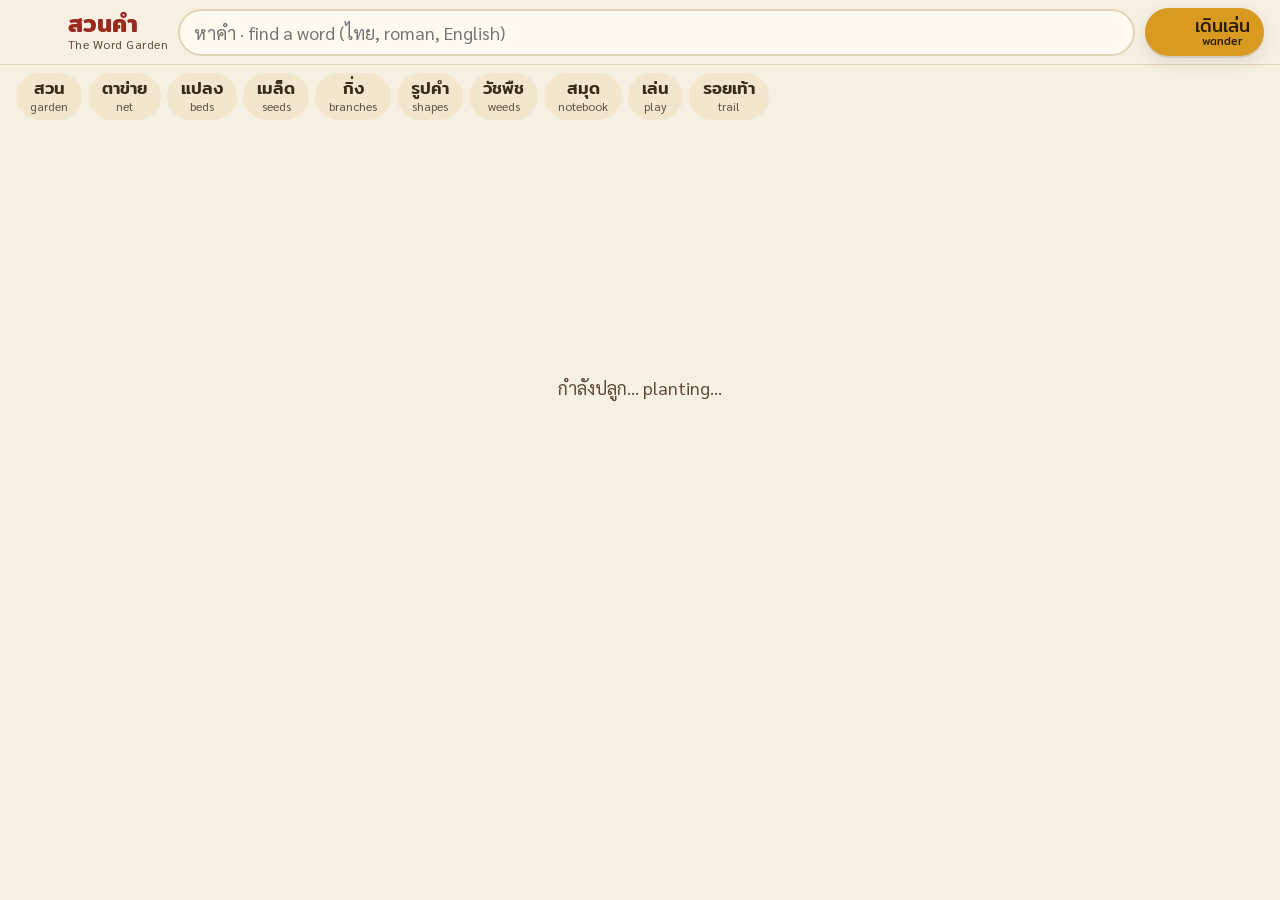
==== docs/index.html @ 61e5a4b4 "สวนคำ · The Word Garden" ====
<!doctype html>
<html lang="th" translate="no" class="notranslate">
<head>
<meta charset="utf-8">
<meta name="viewport" content="width=device-width, initial-scale=1, viewport-fit=cover">
<meta name="google" content="notranslate">
<meta name="robots" content="notranslate">
<title>สวนคำ · The Word Garden</title>
<meta name="description" content="180 Thai words grown as fractal trees: every sense a branch, every compound a leaf, every lookalike a weed. Wander from word to word.">
<meta property="og:title" content="สวนคำ · The Word Garden">
<meta property="og:description" content="180 Thai words grown as fractal trees. One leaf, one word.">
<meta property="og:image" content="https://nanobotco.github.io/suan-kham/card.png">
<meta property="og:url" content="https://nanobotco.github.io/suan-kham/">
<meta property="og:type" content="website">
<meta name="twitter:card" content="summary_large_image">
<link rel="canonical" href="https://nanobotco.github.io/suan-kham/">
<meta name="theme-color" content="#f6f0e2">
<link rel="icon" href="icon.svg">
<link rel="preconnect" href="https://fonts.googleapis.com">
<link rel="preconnect" href="https://fonts.gstatic.com" crossorigin>
<link href="https://fonts.googleapis.com/css2?family=Mitr:wght@400;500;600&family=Sarabun:ital,wght@0,400;0,600;0,700;1,400&display=swap" rel="stylesheet">
<script>if(/[.]translate[.]goog$/.test(location.hostname))location.replace("https://"+location.hostname.slice(0,-15).replace(/--/g,"~").replace(/-/g,".").replace(/~/g,"-")+location.pathname+location.search.replace(/([?&])_x_tr_[^&]*/g,"$1").replace(/[?&]+$/,"").replace(/[?]&+/,"?")+location.hash)</script>
<link href="https://fonts.googleapis.com/css2?family=Noto+Sans+Lao&family=Noto+Sans+Tai+Tham&family=Noto+Sans+Tai+Viet&family=Noto+Sans+New+Tai+Lue&family=Noto+Sans+Myanmar&family=Noto+Sans+Tai+Le&family=Noto+Sans+Ahom&family=Noto+Sans+Devanagari&family=Noto+Sans+Khmer&display=swap" rel="stylesheet">
<link rel="stylesheet" href="app.css">
</head>
<body>
<header class="top">
  <a class="brand" href="#/"><canvas class="brand-pic" width="44" height="44" data-mark="x:garden"></canvas><span><b>สวนคำ</b><small>The Word Garden</small></span></a>
  <form class="find" role="search" onsubmit="return false"><input id="q" type="search" autocomplete="off" placeholder="หาคำ · find a word (ไทย, roman, English)" aria-label="find a word"><div id="hits" class="hits" hidden></div></form>
  <button id="wander" class="wander" title="เดินเล่น · wander"><canvas width="40" height="40" data-mark="x:wander"></canvas><span>เดินเล่น<small>wander</small></span></button>
</header>
<nav class="tabs" id="tabs">
  <a href="#/" data-t="home">สวน<small>garden</small></a>
  <a href="#/net" data-t="net">ตาข่าย<small>net</small></a>
  <a href="#/beds" data-t="beds">แปลง<small>beds</small></a>
  <a href="#/seeds" data-t="seeds">เมล็ด<small>seeds</small></a>
  <a href="#/grafts" data-t="grafts">กิ่ง<small>branches</small></a>
  <a href="#/shapes" data-t="shapes">รูปคำ<small>shapes</small></a>
  <a href="#/weeds" data-t="weeds">วัชพืช<small>weeds</small></a>
  <a href="#/notes" data-t="notes">สมุด<small>notebook</small></a>
  <a href="#/play" data-t="play">เล่น<small>play</small></a>
  <a href="#/trail" data-t="trail">รอยเท้า<small>trail</small></a>
</nav>
<main id="main" tabindex="-1"><div class="loading"><canvas width="160" height="160" data-mark="x:garden"></canvas><p>กำลังปลูก… planting…</p></div></main>
<footer class="foot" id="foot"></footer>
<script src="skyline.js"></script>
<script src="doodler.js"></script>
<script src="doodler-kham-heads.js"></script>
<script src="doodler-kham-marks.js"></script>
<script src="tree.js"></script>
<script src="app.js"></script>
</body>
</html>
---- docs/app.css ----
:root {
  --paper: #f6f0e2; --card: #fffaf0; --ink: #23180f; --soft: #5e4a38; --line: #e2d4b8;
  --red: #9a2a1f; --gold: #d99a22; --green: #2f7a46; --indigo: #24507a; --plum: #7a3a6e; --rose: #b04870;
  --bark: #6b4426; --leaf: #4f9a4a; --chip: #f2e6cc; --chip-ink: #3a2a18; --shadow: 0 2px 0 rgba(60,40,20,.12), 0 6px 18px rgba(60,40,20,.1);
  --th: "Mitr", "Sarabun", system-ui, sans-serif; --body: "Sarabun", system-ui, sans-serif;
}
@media (prefers-color-scheme: dark) { :root:not([data-theme="light"]) {
  --paper: #1a1612; --card: #26201a; --ink: #f4ead6; --soft: #c9b79a; --line: #3d3328; --chip: #3a3026; --chip-ink: #f4ead6;
  --red: #e8735f; --gold: #f0b84a; --green: #6cc283; --indigo: #7fb0e0; --plum: #d08ac4; --rose: #e888aa; --bark: #c08a5a; --leaf: #7cc06a;
  --shadow: 0 2px 0 rgba(0,0,0,.3), 0 6px 18px rgba(0,0,0,.35); color-scheme: dark;
} }
:root[data-theme="dark"] {
  --paper: #1a1612; --card: #26201a; --ink: #f4ead6; --soft: #c9b79a; --line: #3d3328; --chip: #3a3026; --chip-ink: #f4ead6;
  --red: #e8735f; --gold: #f0b84a; --green: #6cc283; --indigo: #7fb0e0; --plum: #d08ac4; --rose: #e888aa; --bark: #c08a5a; --leaf: #7cc06a;
  --shadow: 0 2px 0 rgba(0,0,0,.3), 0 6px 18px rgba(0,0,0,.35); color-scheme: dark;
}
* { box-sizing: border-box; }
html { -webkit-text-size-adjust: 100%; }
body { margin: 0; background: var(--paper); color: var(--ink); font: 18px/1.55 var(--body); overflow-x: hidden; }
a { color: inherit; }
button { font: inherit; color: inherit; }
canvas { display: block; }
small { font-size: .72em; }

/* top */
.top { position: sticky; top: env(safe-area-inset-top, 0px); z-index: 20; display: flex; gap: 10px; align-items: center; padding: 8px 16px; background: color-mix(in srgb, var(--paper) 92%, transparent); backdrop-filter: blur(8px); border-bottom: 1px solid var(--line); }
.brand { display: flex; align-items: center; gap: 8px; text-decoration: none; flex: none; }
.brand b { font: 600 24px/1 var(--th); color: var(--red); display: block; }
.brand small { display: block; color: var(--soft); font-size: 12px; letter-spacing: .04em; }
.brand-pic { width: 44px; height: 44px; }
.find { position: relative; flex: 1; min-width: 0; }
.find input { width: 100%; font: 18px var(--body); padding: 10px 14px; border-radius: 999px; border: 2px solid var(--line); background: var(--card); color: var(--ink); }
.find input:focus { outline: none; border-color: var(--gold); }
.hits { position: absolute; left: 0; right: 0; top: 52px; background: var(--card); border-radius: 16px; box-shadow: var(--shadow); max-height: 70vh; overflow: auto; padding: 6px; }
.hits a { display: flex; gap: 10px; align-items: baseline; padding: 8px 10px; border-radius: 10px; text-decoration: none; }
.hits a:hover, .hits a.on { background: var(--chip); }
.hits .t { font: 500 22px var(--th); }
.hits .r { color: var(--soft); font-size: 15px; }
.hits .e { font-size: 15px; margin-left: auto; text-align: right; }
.wander { display: flex; align-items: center; gap: 4px; border: 0; background: var(--gold); color: #2a1a08; border-radius: 999px; padding: 4px 14px 4px 6px; cursor: pointer; flex: none; box-shadow: var(--shadow); font-family: var(--th); line-height: 1.05; }
.wander canvas { width: 40px; height: 40px; }
.wander small { display: block; font-size: 11px; }
.tabs { display: flex; gap: 6px; overflow-x: auto; padding: 8px 16px; scrollbar-width: none; }
.tabs::-webkit-scrollbar { display: none; }
.tabs a { flex: none; text-decoration: none; padding: 6px 14px; border-radius: 999px; background: var(--chip); color: var(--chip-ink); font: 500 17px/1.1 var(--th); text-align: center; }
.tabs a small { display: block; font: 12px var(--body); opacity: .8; }
.tabs a.on { background: var(--red); color: #fff8ec; }

main { max-width: 1100px; margin: 0 auto; padding: 8px 16px 40px; outline: none; }
.loading { text-align: center; padding: 60px 0; color: var(--soft); }
.loading canvas { margin: 0 auto; width: 160px; height: 160px; }

/* shared pieces */
h1, h2, h3 { font-family: var(--th); font-weight: 500; line-height: 1.2; margin: 0; }
h2 { font-size: 26px; margin: 28px 0 10px; display: flex; align-items: center; gap: 10px; }
h2 small { color: var(--soft); font: 16px var(--body); }
h2 canvas { width: 44px; height: 44px; flex: none; }
.card { background: var(--card); border-radius: 18px; box-shadow: var(--shadow); padding: 16px; }
.chips { display: flex; flex-wrap: wrap; gap: 8px; }
.chip { display: inline-flex; flex-direction: column; text-decoration: none; background: var(--chip); color: var(--chip-ink); border-radius: 14px; padding: 6px 12px; line-height: 1.2; cursor: pointer; border: 0; text-align: left; }
.chip b { font: 500 21px var(--th); }
.chip i { font-style: normal; font-size: 13px; opacity: .75; }
.chip span { font-size: 14px; }
.chip:hover { outline: 2px solid var(--gold); }
.chip.sm b { font-size: 18px; }
.pill { display: inline-flex; align-items: center; gap: 6px; text-decoration: none; background: var(--chip); color: var(--chip-ink); border-radius: 999px; padding: 4px 12px 4px 4px; font-size: 15px; }
.pill canvas { width: 30px; height: 30px; }
.muted { color: var(--soft); }
.grid { display: grid; gap: 14px; grid-template-columns: repeat(auto-fill, minmax(230px, 1fr)); }
.tile { text-decoration: none; display: block; background: var(--card); border-radius: 18px; box-shadow: var(--shadow); overflow: hidden; }
.tile canvas { width: 100%; height: 150px; }
.tile .cap { padding: 8px 14px 12px; }
.tile .cap b { font: 500 24px var(--th); display: block; }
.tile .cap span { color: var(--soft); font-size: 15px; }
.num { font: 600 32px var(--th); color: var(--red); }
.stats { display: flex; flex-wrap: wrap; gap: 10px 22px; margin: 6px 0 4px; }
.stats div { line-height: 1.1; }
.stats small { display: block; color: var(--soft); font-size: 14px; }
.legend { display: flex; flex-wrap: wrap; gap: 6px 14px; font-size: 14px; color: var(--soft); }
.legend i { display: inline-block; width: 14px; height: 14px; border-radius: 50%; vertical-align: -2px; margin-right: 5px; }

/* home */
.hero-home { display: grid; gap: 16px; grid-template-columns: 1.3fr 1fr; align-items: stretch; margin-top: 6px; }
.hero-home .stage { position: relative; border-radius: 22px; overflow: hidden; box-shadow: var(--shadow); min-height: 340px; }
.hero-home .stage canvas { width: 100%; height: 100%; position: absolute; inset: 0; cursor: pointer; }
.hero-home .stage .tag { position: absolute; left: 14px; top: 12px; background: rgba(255,250,240,.92); color: #23180f; border-radius: 14px; padding: 6px 12px; font-size: 14px; }
.hero-home .stage .tag b { font: 600 26px var(--th); display: block; color: #9a2a1f; }
.intro h1 { font-size: 40px; color: var(--red); }
.intro h1 small { display: block; font: 600 20px var(--body); color: var(--ink); margin-top: 4px; }
.intro p { margin: 10px 0; }
.beds { display: grid; gap: 14px; grid-template-columns: repeat(auto-fill, minmax(320px, 1fr)); }
.bed { background: var(--card); border-radius: 20px; box-shadow: var(--shadow); overflow: hidden; }
.bed a { text-decoration: none; }
.bed header { display: flex; align-items: center; gap: 10px; padding: 10px 14px 0; text-decoration: none; }
.bed header canvas { width: 48px; height: 48px; }
.bed header b { font: 500 22px var(--th); display: block; }
.bed header span { color: var(--soft); font-size: 14px; }
.bed .plot { width: 100%; height: 150px; cursor: pointer; }

/* a head */
.word-top { display: grid; gap: 16px; grid-template-columns: 1.5fr 1fr; margin-top: 4px; align-items: start; }
.word-top .word-id { position: sticky; top: 130px; }
.tree-stage { position: relative; border-radius: 22px; overflow: hidden; box-shadow: var(--shadow); height: min(68vh, 620px); min-height: 380px; touch-action: manipulation; }
.tree-stage.roots { height: min(150vh, 1250px); min-height: 760px; }
.tree-stage canvas.tree { width: 100%; height: 100%; cursor: pointer; }
.tree-stage .badge { position: absolute; right: 12px; top: 12px; width: 120px; height: 120px; border-radius: 50%; background: rgba(255,250,240,.9); box-shadow: var(--shadow); }
.tree-stage .badge canvas { width: 120px; height: 120px; }
.tree-stage .peek { position: absolute; left: 12px; right: 12px; bottom: 12px; background: rgba(255,250,240,.96); color: #23180f; border-radius: 16px; padding: 10px 14px; box-shadow: var(--shadow); display: none; }
.tree-stage .peek.on { display: block; }
.tree-stage .peek b { font: 500 26px var(--th); }
.tree-stage .hint { position: absolute; left: 12px; top: 12px; background: rgba(255,250,240,.88); color: #4a3a28; border-radius: 999px; padding: 3px 12px; font-size: 14px; }
.word-id .th { font: 500 72px/1.05 var(--th); color: var(--red); margin: 0; word-break: break-word; }
.word-id .say { display: flex; flex-wrap: wrap; gap: 4px 14px; align-items: baseline; margin: 6px 0; }
.word-id .rtgs { font: 600 26px var(--body); }
.word-id .pb, .word-id .ipa { color: var(--soft); font-size: 17px; }
.word-id .en { font-size: 22px; margin: 8px 0; }
.speak { display: inline-flex; align-items: center; gap: 6px; border: 0; background: var(--chip); border-radius: 999px; padding: 4px 14px 4px 4px; cursor: pointer; font-size: 15px; }
.speak canvas { width: 34px; height: 34px; }
.rule { border-left: 6px solid var(--gold); }
.rule h3 { font-size: 18px; color: var(--soft); margin-bottom: 4px; }
.rule p { margin: 0; font-size: 19px; }
.senses { display: grid; gap: 14px; }
.sense { background: var(--card); border-radius: 18px; box-shadow: var(--shadow); padding: 14px 16px; border-left: 8px solid var(--c, var(--bark)); scroll-margin-top: 140px; transition: box-shadow .2s; }
.sense.lit { box-shadow: 0 0 0 4px var(--gold), var(--shadow); }
.sense .hd { display: flex; gap: 12px; align-items: flex-start; }
.sense .n { flex: none; width: 40px; height: 40px; border-radius: 50%; background: var(--c, var(--bark)); color: #fffaf0; display: grid; place-items: center; font: 600 20px var(--th); }
.sense .en { font: 600 21px var(--body); }
.sense .gth { font-size: 17px; color: var(--soft); }
.sense .grew { font-size: 15px; margin: 8px 0; padding: 6px 10px; border-radius: 10px; background: var(--chip); color: var(--chip-ink); }
.sense .grew a { font-weight: 700; }
.sense .chips { margin-top: 10px; }
.sense .path { font-size: 14px; color: var(--soft); }
.notes .note { border-left: 4px solid var(--line); padding: 4px 0 4px 14px; margin: 10px 0; font-size: 17px; }
.notes .note .d { font-size: 13px; color: var(--soft); }
.notes pre { white-space: pre-wrap; font: 15px/1.45 ui-monospace, Menlo, monospace; background: var(--chip); padding: 8px; border-radius: 8px; overflow-x: auto; }
.thai-link { color: var(--red); text-decoration: none; border-bottom: 1px dotted var(--red); font-family: var(--th); }

/* a compound */
.k-top { display: grid; gap: 16px; grid-template-columns: 1fr 1.2fr; align-items: start; }
.k-pic { border-radius: 22px; overflow: hidden; box-shadow: var(--shadow); background: var(--card); }
.k-pic canvas { width: 100%; height: 300px; }
.equation { display: flex; flex-wrap: wrap; align-items: center; gap: 8px; margin: 12px 0; font-size: 20px; }
.equation .op { color: var(--soft); font-size: 26px; }

/* net */
.net-stage { position: relative; height: 76vh; border-radius: 22px; overflow: hidden; box-shadow: var(--shadow); background: var(--card); touch-action: none; }
.net-stage canvas { width: 100%; height: 100%; }
.net-tools { display: flex; gap: 6px; overflow-x: auto; padding: 4px 0 10px; scrollbar-width: none; }
.net-tools button { flex: none; border: 0; background: var(--chip); border-radius: 999px; padding: 4px 12px; cursor: pointer; font-size: 15px; }
.net-tools button.on { background: var(--red); color: #fff8ec; }

/* trail */
.trail { display: flex; gap: 0; overflow-x: auto; padding: 10px 0; align-items: center; }
.trail a { flex: none; text-decoration: none; display: grid; place-items: center; width: 68px; height: 50px; border-radius: 50% 46% 52% 48%; background: #b9ab90; color: #23180f; font: 500 17px var(--th); margin-right: 10px; box-shadow: inset 0 -4px 0 rgba(0,0,0,.15); }
.trail a:nth-child(odd) { transform: translateY(6px) rotate(-4deg); }
.trail a:last-child { background: var(--gold); }
.foot { max-width: 1100px; margin: 0 auto; padding: 10px 16px 40px; color: var(--soft); font-size: 14px; }
.foot .trail { padding-top: 0; }

/* play */
.q { font: 500 56px var(--th); color: var(--red); }
.answers { display: grid; gap: 10px; margin-top: 12px; }
.answers button { text-align: left; border: 2px solid var(--line); background: var(--card); border-radius: 16px; padding: 12px 14px; cursor: pointer; font-size: 18px; display: flex; gap: 12px; align-items: center; }
.answers button .n { flex: none; width: 34px; height: 34px; border-radius: 50%; display: grid; place-items: center; color: #fff; font: 600 17px var(--th); }
.answers button.right { border-color: var(--green); background: color-mix(in srgb, var(--green) 14%, var(--card)); }
.answers button.wrong { border-color: var(--red); opacity: .7; }
.score { font: 600 20px var(--th); }

@media (max-width: 760px) {
  body { font-size: 17px; }
  .hero-home, .word-top, .k-top { grid-template-columns: 1fr; }
  .word-top .word-id { position: static; order: -1; }
  .brand small, .wander span { display: none; }
  .wander { padding: 4px; }
  .word-id .th { font-size: 56px; }
  .tree-stage { height: 62vh; min-height: 340px; }
  .tree-stage.roots { height: 150vh; min-height: 900px; }
  .tree-stage .badge { width: 84px; height: 84px; }
  .tree-stage .badge canvas { width: 84px; height: 84px; }
  .intro h1 { font-size: 32px; }
  .beds { grid-template-columns: 1fr; }
  .net-stage { height: 70vh; }
}
@media (prefers-reduced-motion: reduce) { * { scroll-behavior: auto !important; } }

.roots-list { display: grid; gap: 14px; grid-template-columns: 1fr 1fr; }
.roots-list h3 { font-size: 18px; color: var(--soft); margin-bottom: 6px; }
.cog { display: grid; grid-template-columns: auto 1fr; gap: 2px 14px; font-size: 16px; }
.cog .f { font: 600 20px "Sarabun", "Noto Sans Lao", "Noto Sans Tai Tham", "Noto Sans Tai Viet", "Noto Sans New Tai Lue", "Noto Sans Myanmar", "Noto Sans Tai Le", "Noto Sans Ahom", "Noto Sans Devanagari", "Noto Sans Khmer", sans-serif; }
.tr-knot { border-left: 6px solid var(--gold); }
@media (max-width: 760px) { .roots-list { grid-template-columns: 1fr; } }
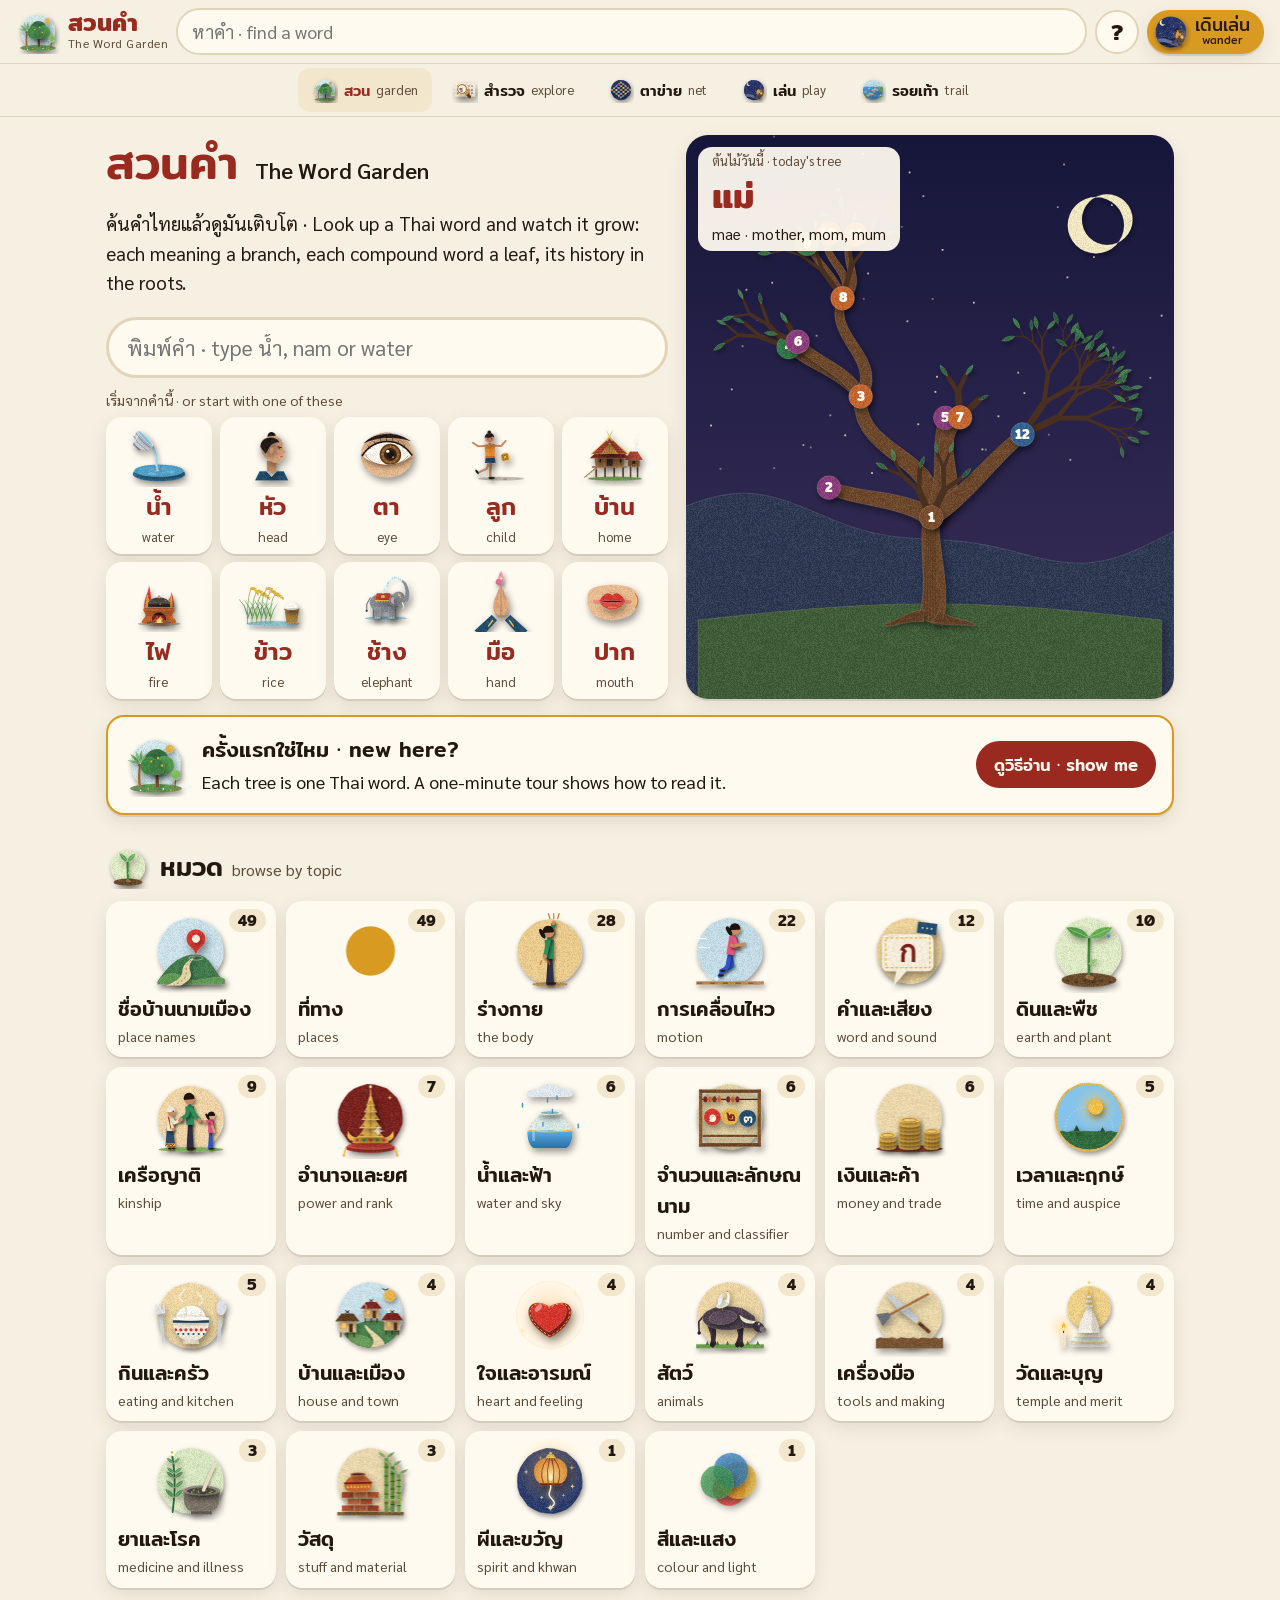
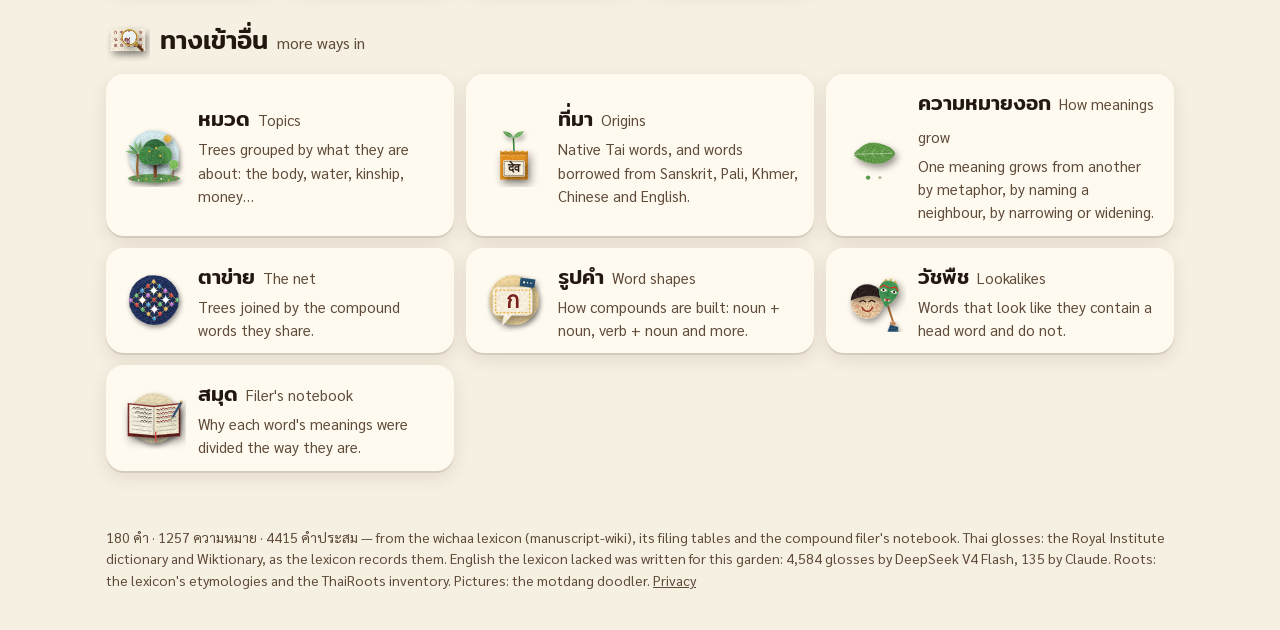
==== commit dcb8241b: "Easier to read and to get around: five-place bar, back button, a guided tour of a tree, branch panel" ====
--- a/docs/index.html
+++ b/docs/index.html
@@ -25,24 +25,23 @@
 </head>
 <body>
 <header class="top">
+  <button id="back" class="iconbtn back" aria-label="ย้อนกลับ · back" hidden>‹</button>
   <a class="brand" href="#/"><canvas class="brand-pic" width="44" height="44" data-mark="x:garden"></canvas><span><b>สวนคำ</b><small>The Word Garden</small></span></a>
-  <form class="find" role="search" onsubmit="return false"><input id="q" type="search" autocomplete="off" placeholder="หาคำ · find a word (ไทย, roman, English)" aria-label="find a word"><div id="hits" class="hits" hidden></div></form>
-  <button id="wander" class="wander" title="เดินเล่น · wander"><canvas width="40" height="40" data-mark="x:wander"></canvas><span>เดินเล่น<small>wander</small></span></button>
+  <form class="find" role="search" onsubmit="return false"><input id="q" type="search" autocomplete="off" placeholder="หาคำ · find a word" aria-label="หาคำ · find a word in Thai, romanised or English"><div id="hits" class="hits" hidden></div></form>
+  <button id="help" class="iconbtn" aria-label="วิธีดูต้นไม้ · how to read a tree" title="วิธีดูต้นไม้ · how to read a tree">?</button>
+  <button id="wander" class="wander" title="เดินเล่น · wander to a linked word"><canvas width="40" height="40" data-mark="x:wander"></canvas><span>เดินเล่น<small>wander</small></span></button>
 </header>
-<nav class="tabs" id="tabs">
-  <a href="#/" data-t="home">สวน<small>garden</small></a>
-  <a href="#/net" data-t="net">ตาข่าย<small>net</small></a>
-  <a href="#/beds" data-t="beds">แปลง<small>beds</small></a>
-  <a href="#/seeds" data-t="seeds">เมล็ด<small>seeds</small></a>
-  <a href="#/grafts" data-t="grafts">กิ่ง<small>branches</small></a>
-  <a href="#/shapes" data-t="shapes">รูปคำ<small>shapes</small></a>
-  <a href="#/weeds" data-t="weeds">วัชพืช<small>weeds</small></a>
-  <a href="#/notes" data-t="notes">สมุด<small>notebook</small></a>
-  <a href="#/play" data-t="play">เล่น<small>play</small></a>
-  <a href="#/trail" data-t="trail">รอยเท้า<small>trail</small></a>
+<nav class="nav" id="nav" aria-label="ส่วนต่าง ๆ · sections">
+  <a href="#/" data-t="home"><canvas data-mark="x:garden"></canvas><b>สวน</b><small>garden</small></a>
+  <a href="#/explore" data-t="explore"><canvas data-mark="x:search"></canvas><b>สำรวจ</b><small>explore</small></a>
+  <a href="#/net" data-t="net"><canvas data-mark="x:net"></canvas><b>ตาข่าย</b><small>net</small></a>
+  <a href="#/play" data-t="play"><canvas data-mark="x:wander"></canvas><b>เล่น</b><small>play</small></a>
+  <a href="#/trail" data-t="trail"><canvas data-mark="x:trail"></canvas><b>รอยเท้า</b><small>trail</small></a>
 </nav>
 <main id="main" tabindex="-1"><div class="loading"><canvas width="160" height="160" data-mark="x:garden"></canvas><p>กำลังปลูก… planting…</p></div></main>
 <footer class="foot" id="foot"></footer>
+<div id="sheet" class="sheet" role="dialog" aria-modal="false" aria-label="กิ่ง · branch" hidden></div>
+<div id="guide" class="guide" role="dialog" aria-modal="true" aria-label="วิธีดูต้นไม้ · how to read a tree" hidden></div>
 <script src="skyline.js"></script>
 <script src="doodler.js"></script>
 <script src="doodler-kham-heads.js"></script>
--- a/docs/app.css
+++ b/docs/app.css
@@ -1,191 +1,344 @@
+/* Layout: one column on phones with a thumb bar at the bottom; on wide screens the bar sits under the header
+   and the word card stands beside its tree. Paper, bark and leaf colours from the doodler's palette. */
 :root {
   --paper: #f6f0e2; --card: #fffaf0; --ink: #23180f; --soft: #5e4a38; --line: #e2d4b8;
   --red: #9a2a1f; --gold: #d99a22; --green: #2f7a46; --indigo: #24507a; --plum: #7a3a6e; --rose: #b04870;
-  --bark: #6b4426; --leaf: #4f9a4a; --chip: #f2e6cc; --chip-ink: #3a2a18; --shadow: 0 2px 0 rgba(60,40,20,.12), 0 6px 18px rgba(60,40,20,.1);
+  --bark: #6b4426; --leaf: #4f9a4a; --chip: #f2e6cc; --chip-ink: #3a2a18; --on-red: #fff8ec; --scrim: rgba(35,24,15,.45);
+  --shadow: 0 2px 0 rgba(60,40,20,.12), 0 6px 18px rgba(60,40,20,.1);
   --th: "Mitr", "Sarabun", system-ui, sans-serif; --body: "Sarabun", system-ui, sans-serif;
+  --navh: 64px;
 }
 @media (prefers-color-scheme: dark) { :root:not([data-theme="light"]) {
   --paper: #1a1612; --card: #26201a; --ink: #f4ead6; --soft: #c9b79a; --line: #3d3328; --chip: #3a3026; --chip-ink: #f4ead6;
   --red: #e8735f; --gold: #f0b84a; --green: #6cc283; --indigo: #7fb0e0; --plum: #d08ac4; --rose: #e888aa; --bark: #c08a5a; --leaf: #7cc06a;
-  --shadow: 0 2px 0 rgba(0,0,0,.3), 0 6px 18px rgba(0,0,0,.35); color-scheme: dark;
+  --on-red: #1a1612; --scrim: rgba(0,0,0,.6); --shadow: 0 2px 0 rgba(0,0,0,.3), 0 6px 18px rgba(0,0,0,.35); color-scheme: dark;
 } }
 :root[data-theme="dark"] {
   --paper: #1a1612; --card: #26201a; --ink: #f4ead6; --soft: #c9b79a; --line: #3d3328; --chip: #3a3026; --chip-ink: #f4ead6;
   --red: #e8735f; --gold: #f0b84a; --green: #6cc283; --indigo: #7fb0e0; --plum: #d08ac4; --rose: #e888aa; --bark: #c08a5a; --leaf: #7cc06a;
-  --shadow: 0 2px 0 rgba(0,0,0,.3), 0 6px 18px rgba(0,0,0,.35); color-scheme: dark;
+  --on-red: #1a1612; --scrim: rgba(0,0,0,.6); --shadow: 0 2px 0 rgba(0,0,0,.3), 0 6px 18px rgba(0,0,0,.35); color-scheme: dark;
 }
 * { box-sizing: border-box; }
+[hidden] { display: none !important; }
 html { -webkit-text-size-adjust: 100%; }
-body { margin: 0; background: var(--paper); color: var(--ink); font: 18px/1.55 var(--body); overflow-x: hidden; }
+body { margin: 0; background: var(--paper); color: var(--ink); font: 18px/1.55 var(--body); overflow-x: hidden; padding-bottom: calc(var(--navh) + env(safe-area-inset-bottom, 0px)); }
+body.has-sheet, body.has-guide { overflow: hidden; }
 a { color: inherit; }
 button { font: inherit; color: inherit; }
 canvas { display: block; }
 small { font-size: .72em; }
-
-/* top */
-.top { position: sticky; top: env(safe-area-inset-top, 0px); z-index: 20; display: flex; gap: 10px; align-items: center; padding: 8px 16px; background: color-mix(in srgb, var(--paper) 92%, transparent); backdrop-filter: blur(8px); border-bottom: 1px solid var(--line); }
+:focus-visible { outline: 3px solid var(--gold); outline-offset: 2px; }
+h1, h2, h3 { font-family: var(--th); font-weight: 500; line-height: 1.2; margin: 0; text-wrap: balance; }
+h3 { font-size: 18px; color: var(--soft); margin: 14px 0 8px; }
+.muted { color: var(--soft); }
+.lede { font-size: 19px; max-width: 62ch; }
+
+/* ---------------------------------------------------------------- top bar */
+.top { position: sticky; top: env(safe-area-inset-top, 0px); z-index: 30; display: flex; gap: 8px; align-items: center; padding: 8px 16px; background: color-mix(in srgb, var(--paper) 94%, transparent); backdrop-filter: blur(8px); border-bottom: 1px solid var(--line); }
 .brand { display: flex; align-items: center; gap: 8px; text-decoration: none; flex: none; }
 .brand b { font: 600 24px/1 var(--th); color: var(--red); display: block; }
 .brand small { display: block; color: var(--soft); font-size: 12px; letter-spacing: .04em; }
 .brand-pic { width: 44px; height: 44px; }
+.iconbtn { flex: none; width: 44px; height: 44px; border-radius: 50%; border: 2px solid var(--line); background: var(--card); font: 600 22px/1 var(--th); cursor: pointer; display: grid; place-items: center; padding: 0; }
+.iconbtn.back { font-size: 32px; padding-bottom: 4px; }
 .find { position: relative; flex: 1; min-width: 0; }
-.find input { width: 100%; font: 18px var(--body); padding: 10px 14px; border-radius: 999px; border: 2px solid var(--line); background: var(--card); color: var(--ink); }
-.find input:focus { outline: none; border-color: var(--gold); }
-.hits { position: absolute; left: 0; right: 0; top: 52px; background: var(--card); border-radius: 16px; box-shadow: var(--shadow); max-height: 70vh; overflow: auto; padding: 6px; }
-.hits a { display: flex; gap: 10px; align-items: baseline; padding: 8px 10px; border-radius: 10px; text-decoration: none; }
+.find input, .bigfind input { width: 100%; font: 18px var(--body); padding: 10px 14px; border-radius: 999px; border: 2px solid var(--line); background: var(--card); color: var(--ink); }
+.find input:focus, .bigfind input:focus { outline: none; border-color: var(--gold); }
+.hits { position: absolute; left: 0; right: 0; top: calc(100% + 6px); z-index: 40; background: var(--card); border-radius: 16px; box-shadow: var(--shadow); max-height: 65vh; overflow: auto; padding: 6px; min-width: min(420px, calc(100vw - 32px)); }
+.hits a { display: grid; grid-template-columns: auto 1fr auto; grid-template-areas: "t r k" "t e e"; gap: 0 10px; align-items: baseline; padding: 8px 10px; border-radius: 10px; text-decoration: none; }
 .hits a:hover, .hits a.on { background: var(--chip); }
-.hits .t { font: 500 22px var(--th); }
-.hits .r { color: var(--soft); font-size: 15px; }
-.hits .e { font-size: 15px; margin-left: auto; text-align: right; }
-.wander { display: flex; align-items: center; gap: 4px; border: 0; background: var(--gold); color: #2a1a08; border-radius: 999px; padding: 4px 14px 4px 6px; cursor: pointer; flex: none; box-shadow: var(--shadow); font-family: var(--th); line-height: 1.05; }
+.hits .t { grid-area: t; font: 500 24px var(--th); align-self: center; }
+.hits .r { grid-area: r; color: var(--soft); font-size: 15px; }
+.hits .e { grid-area: e; font-size: 15px; }
+.hits .kind { grid-area: k; font-size: 12px; border-radius: 999px; padding: 1px 8px; white-space: nowrap; }
+.hits .kind.tree { background: var(--green); color: var(--on-red); }
+.hits .kind.leaf { background: var(--chip); border: 1px solid var(--line); }
+.hits-head { font-size: 13px; color: var(--soft); padding: 4px 10px; }
+.hits-none { padding: 12px; font-size: 16px; }
+.wander { display: flex; align-items: center; gap: 4px; border: 0; background: var(--gold); color: #2a1a08; border-radius: 999px; padding: 2px 14px 2px 4px; cursor: pointer; flex: none; box-shadow: var(--shadow); font-family: var(--th); line-height: 1.05; min-height: 44px; }
 .wander canvas { width: 40px; height: 40px; }
 .wander small { display: block; font-size: 11px; }
-.tabs { display: flex; gap: 6px; overflow-x: auto; padding: 8px 16px; scrollbar-width: none; }
-.tabs::-webkit-scrollbar { display: none; }
-.tabs a { flex: none; text-decoration: none; padding: 6px 14px; border-radius: 999px; background: var(--chip); color: var(--chip-ink); font: 500 17px/1.1 var(--th); text-align: center; }
-.tabs a small { display: block; font: 12px var(--body); opacity: .8; }
-.tabs a.on { background: var(--red); color: #fff8ec; }
-
-main { max-width: 1100px; margin: 0 auto; padding: 8px 16px 40px; outline: none; }
-.loading { text-align: center; padding: 60px 0; color: var(--soft); }
-.loading canvas { margin: 0 auto; width: 160px; height: 160px; }
-
-/* shared pieces */
-h1, h2, h3 { font-family: var(--th); font-weight: 500; line-height: 1.2; margin: 0; }
-h2 { font-size: 26px; margin: 28px 0 10px; display: flex; align-items: center; gap: 10px; }
+
+/* ---------------------------------------------------------------- the five places */
+.nav { position: fixed; left: 0; right: 0; bottom: 0; z-index: 30; display: grid; grid-template-columns: repeat(5, 1fr); background: var(--card); border-top: 1px solid var(--line); padding: 4px 4px env(safe-area-inset-bottom, 0px); box-shadow: 0 -4px 16px rgba(40,25,10,.08); }
+.nav a { display: flex; flex-direction: column; align-items: center; text-decoration: none; padding: 2px 0 4px; border-radius: 12px; line-height: 1.1; min-height: 56px; color: var(--soft); }
+.nav a canvas { width: 30px; height: 30px; }
+.nav a b { font: 500 15px var(--th); color: var(--ink); }
+.nav a small { font-size: 11px; }
+.nav a.on { background: var(--chip); }
+.nav a.on b { color: var(--red); }
+
+main { max-width: 1100px; margin: 0 auto; padding: 10px 16px 32px; outline: none; }
+.loading { text-align: center; padding: 48px 0; color: var(--soft); font: 500 28px var(--th); }
+.loading canvas { margin: 0 auto; width: 120px; height: 120px; }
+
+/* ---------------------------------------------------------------- shared pieces */
+h2 { font-size: 26px; margin: 30px 0 12px; display: flex; align-items: center; gap: 10px; }
 h2 small { color: var(--soft); font: 16px var(--body); }
 h2 canvas { width: 44px; height: 44px; flex: none; }
 .card { background: var(--card); border-radius: 18px; box-shadow: var(--shadow); padding: 16px; }
 .chips { display: flex; flex-wrap: wrap; gap: 8px; }
-.chip { display: inline-flex; flex-direction: column; text-decoration: none; background: var(--chip); color: var(--chip-ink); border-radius: 14px; padding: 6px 12px; line-height: 1.2; cursor: pointer; border: 0; text-align: left; }
-.chip b { font: 500 21px var(--th); }
-.chip i { font-style: normal; font-size: 13px; opacity: .75; }
+.chip { display: inline-flex; flex-direction: column; text-decoration: none; background: var(--chip); color: var(--chip-ink); border-radius: 14px; padding: 7px 12px; line-height: 1.2; cursor: pointer; border: 2px solid transparent; text-align: left; min-height: 44px; justify-content: center; }
+.chip b { font: 500 22px var(--th); }
+.chip i { font-style: normal; font-size: 13px; opacity: .8; }
 .chip span { font-size: 14px; }
-.chip:hover { outline: 2px solid var(--gold); }
-.chip.sm b { font-size: 18px; }
-.pill { display: inline-flex; align-items: center; gap: 6px; text-decoration: none; background: var(--chip); color: var(--chip-ink); border-radius: 999px; padding: 4px 12px 4px 4px; font-size: 15px; }
+.chip:hover { border-color: var(--gold); }
+.chip.on { border-color: var(--red); background: color-mix(in srgb, var(--red) 12%, var(--chip)); }
+.chip.sm b { font-size: 19px; }
+.pill { display: inline-flex; align-items: center; gap: 6px; text-decoration: none; background: var(--chip); color: var(--chip-ink); border-radius: 999px; padding: 4px 12px 4px 4px; font-size: 15px; min-height: 38px; }
 .pill canvas { width: 30px; height: 30px; }
-.muted { color: var(--soft); }
+.btn { white-space: nowrap; display: inline-flex; align-items: center; gap: 6px; border: 0; background: var(--red); color: var(--on-red); border-radius: 999px; padding: 10px 18px; font: 500 17px var(--th); text-decoration: none; cursor: pointer; min-height: 44px; }
+.btn.ghost { background: var(--chip); color: var(--chip-ink); }
+.lnk { border: 0; background: none; padding: 0; color: var(--red); text-decoration: underline; cursor: pointer; font: inherit; }
 .grid { display: grid; gap: 14px; grid-template-columns: repeat(auto-fill, minmax(230px, 1fr)); }
 .tile { text-decoration: none; display: block; background: var(--card); border-radius: 18px; box-shadow: var(--shadow); overflow: hidden; }
 .tile canvas { width: 100%; height: 150px; }
 .tile .cap { padding: 8px 14px 12px; }
-.tile .cap b { font: 500 24px var(--th); display: block; }
-.tile .cap span { color: var(--soft); font-size: 15px; }
-.num { font: 600 32px var(--th); color: var(--red); }
-.stats { display: flex; flex-wrap: wrap; gap: 10px 22px; margin: 6px 0 4px; }
-.stats div { line-height: 1.1; }
-.stats small { display: block; color: var(--soft); font-size: 14px; }
-.legend { display: flex; flex-wrap: wrap; gap: 6px 14px; font-size: 14px; color: var(--soft); }
-.legend i { display: inline-block; width: 14px; height: 14px; border-radius: 50%; vertical-align: -2px; margin-right: 5px; }
-
-/* home */
-.hero-home { display: grid; gap: 16px; grid-template-columns: 1.3fr 1fr; align-items: stretch; margin-top: 6px; }
-.hero-home .stage { position: relative; border-radius: 22px; overflow: hidden; box-shadow: var(--shadow); min-height: 340px; }
-.hero-home .stage canvas { width: 100%; height: 100%; position: absolute; inset: 0; cursor: pointer; }
-.hero-home .stage .tag { position: absolute; left: 14px; top: 12px; background: rgba(255,250,240,.92); color: #23180f; border-radius: 14px; padding: 6px 12px; font-size: 14px; }
-.hero-home .stage .tag b { font: 600 26px var(--th); display: block; color: #9a2a1f; }
-.intro h1 { font-size: 40px; color: var(--red); }
-.intro h1 small { display: block; font: 600 20px var(--body); color: var(--ink); margin-top: 4px; }
-.intro p { margin: 10px 0; }
-.beds { display: grid; gap: 14px; grid-template-columns: repeat(auto-fill, minmax(320px, 1fr)); }
-.bed { background: var(--card); border-radius: 20px; box-shadow: var(--shadow); overflow: hidden; }
-.bed a { text-decoration: none; }
-.bed header { display: flex; align-items: center; gap: 10px; padding: 10px 14px 0; text-decoration: none; }
-.bed header canvas { width: 48px; height: 48px; }
-.bed header b { font: 500 22px var(--th); display: block; }
-.bed header span { color: var(--soft); font-size: 14px; }
-.bed .plot { width: 100%; height: 150px; cursor: pointer; }
-
-/* a head */
-.word-top { display: grid; gap: 16px; grid-template-columns: 1.5fr 1fr; margin-top: 4px; align-items: start; }
-.word-top .word-id { position: sticky; top: 130px; }
-.tree-stage { position: relative; border-radius: 22px; overflow: hidden; box-shadow: var(--shadow); height: min(68vh, 620px); min-height: 380px; touch-action: manipulation; }
-.tree-stage.roots { height: min(150vh, 1250px); min-height: 760px; }
+.tile .cap b { font: 500 26px var(--th); display: block; }
+.tile .cap span { color: var(--soft); font-size: 15px; display: block; }
+.tile .cap small { color: var(--soft); font-size: 13px; }
+.tile .sub { font-size: 14px; }
+.crumbs { display: flex; flex-wrap: wrap; align-items: center; gap: 6px; font-size: 16px; margin: 0 0 4px; }
+.crumbs.top { margin-top: 4px; }
+.crumbs a { text-decoration: none; background: var(--chip); border-radius: 999px; padding: 4px 12px; font-family: var(--th); display: inline-flex; align-items: center; gap: 6px; }
+.crumbs a i { width: 12px; height: 12px; border-radius: 50%; background: var(--c, var(--bark)); display: inline-block; }
+.crumbs small { color: var(--soft); font-family: var(--body); }
+.thai-link { color: var(--red); text-decoration: none; border-bottom: 1px dotted var(--red); font-family: var(--th); }
+.legend { display: flex; flex-wrap: wrap; gap: 6px 16px; font-size: 14px; color: var(--soft); margin: 8px 2px 0; }
+.legend i { display: inline-block; width: 14px; height: 14px; border-radius: 50%; vertical-align: -2px; margin-right: 6px; }
+.empty { display: flex; gap: 14px; align-items: center; flex-wrap: wrap; }
+.empty canvas { width: 90px; height: 90px; flex: none; }
+
+/* folded sections: the heading says what is inside */
+.fold { background: var(--card); border-radius: 18px; box-shadow: var(--shadow); margin: 12px 0; overflow: hidden; }
+.fold summary { list-style: none; display: flex; align-items: center; gap: 10px; padding: 12px 16px; cursor: pointer; min-height: 56px; }
+.fold summary::-webkit-details-marker { display: none; }
+.fold summary canvas { width: 38px; height: 38px; flex: none; }
+.fold summary span { flex: 1; min-width: 0; }
+.fold summary b { font: 500 21px var(--th); }
+.fold summary small { color: var(--soft); font-size: 15px; }
+.fold summary em { font-style: normal; font: 600 17px var(--th); background: var(--chip); border-radius: 999px; padding: 2px 10px; }
+.fold summary::after { content: "›"; font: 600 26px var(--th); color: var(--soft); transition: transform .2s; }
+.fold[open] summary::after { transform: rotate(90deg); }
+.fold-in { padding: 0 16px 16px; min-width: 0; }
+.fold-in > .card { box-shadow: none; border: 1px solid var(--line); }
+
+/* ---------------------------------------------------------------- home */
+.home-hero { display: grid; gap: 18px; grid-template-columns: 1.15fr 1fr; align-items: stretch; margin-top: 8px; }
+.hh-text h1 { font-size: 46px; color: var(--red); }
+.hh-text h1 small { font: 600 22px var(--body); color: var(--ink); }
+.bigfind { position: relative; margin: 14px 0 8px; }
+.bigfind input { font-size: 21px; padding: 14px 18px; border-width: 3px; }
+.starter-h { font-size: 14px; color: var(--soft); margin: 12px 0 6px; }
+.starters { display: grid; grid-template-columns: repeat(5, 1fr); gap: 8px; }
+.starter { text-decoration: none; background: var(--card); border-radius: 16px; box-shadow: var(--shadow); padding: 6px 4px 8px; text-align: center; line-height: 1.15; }
+.starter canvas { width: 100%; height: 64px; }
+.starter b { font: 500 24px var(--th); display: block; color: var(--red); }
+.starter span { font-size: 13px; color: var(--soft); }
+.today { position: relative; display: block; border-radius: 22px; overflow: hidden; box-shadow: var(--shadow); min-height: 360px; text-decoration: none; }
+.today canvas { position: absolute; inset: 0; width: 100%; height: 100%; }
+.today .tag { position: absolute; left: 12px; top: 12px; background: rgba(255,250,240,.94); color: #23180f; border-radius: 14px; padding: 6px 14px 8px; line-height: 1.2; }
+.today .tag small { display: block; color: #5e4a38; font-size: 13px; }
+.today .tag b { font: 600 34px var(--th); color: #9a2a1f; display: block; }
+.today .tag span { font-size: 15px; }
+.invite { display: flex; gap: 14px; align-items: center; margin-top: 16px; flex-wrap: wrap; border: 2px solid var(--gold); }
+.invite canvas { width: 64px; height: 64px; flex: none; }
+.invite div { flex: 1; min-width: 200px; }
+.invite p { margin: 2px 0 0; }
+.invite b { font: 500 21px var(--th); }
+.continue { display: flex; align-items: baseline; gap: 10px; flex-wrap: wrap; margin-top: 14px; text-decoration: none; }
+.continue small { color: var(--soft); width: 100%; font-size: 14px; }
+.continue b { font: 500 30px var(--th); color: var(--red); }
+.continue em { margin-left: auto; font: 600 28px var(--th); font-style: normal; color: var(--soft); }
+.topics { display: grid; gap: 10px; grid-template-columns: repeat(auto-fill, minmax(160px, 1fr)); }
+.topic { position: relative; text-decoration: none; background: var(--card); border-radius: 16px; box-shadow: var(--shadow); padding: 8px 12px 12px; line-height: 1.2; }
+.topic canvas { width: 100%; height: 84px; }
+.topic b { font: 500 20px var(--th); display: block; }
+.topic span { font-size: 14px; color: var(--soft); }
+.topic em { position: absolute; top: 8px; right: 10px; font: 600 15px var(--th); font-style: normal; background: var(--chip); border-radius: 999px; padding: 0 9px; }
+.ways { display: grid; gap: 12px; grid-template-columns: repeat(auto-fill, minmax(300px, 1fr)); }
+.way { display: flex; gap: 12px; align-items: center; text-decoration: none; background: var(--card); border-radius: 18px; box-shadow: var(--shadow); padding: 12px 16px; }
+.way canvas { width: 64px; height: 64px; flex: none; }
+.way b { font: 500 21px var(--th); }
+.way b small { font: 15px var(--body); color: var(--soft); }
+.way p { margin: 2px 0 0; font-size: 15px; color: var(--soft); }
+
+/* ---------------------------------------------------------------- a head word */
+.word-head { display: flex; gap: 16px; align-items: center; margin-top: 6px; }
+.wh-pic { flex: none; width: 110px; height: 110px; border-radius: 50%; background: var(--chip); overflow: hidden; }
+.wh-pic canvas { width: 110px; height: 110px; }
+.wh-id { min-width: 0; flex: 1; }
+.wh-id .th { font: 500 64px/1.05 var(--th); color: var(--red); margin: 0; word-break: break-word; }
+.say { display: flex; flex-wrap: wrap; gap: 2px 14px; align-items: baseline; margin: 4px 0; }
+.say .rtgs { font: 600 24px var(--body); }
+.say .pb, .say .ipa { color: var(--soft); font-size: 16px; }
+.wh-id .en { font-size: 22px; margin: 4px 0 8px; }
+.wh-row { display: flex; flex-wrap: wrap; gap: 8px; align-items: center; }
+.speak { display: inline-flex; align-items: center; gap: 6px; border: 0; background: var(--chip); color: var(--chip-ink); border-radius: 999px; padding: 4px 14px 4px 4px; cursor: pointer; font-size: 15px; min-height: 40px; }
+.speak canvas { width: 32px; height: 32px; }
+.speak.sm { padding: 2px; min-height: 36px; }
+.stage-wrap { margin-top: 14px; scroll-margin-top: 70px; }
+.seg { display: inline-flex; background: var(--chip); border-radius: 999px; padding: 4px; gap: 4px; margin-bottom: 10px; flex-wrap: wrap; }
+.seg button { border: 0; background: none; border-radius: 999px; padding: 8px 16px; font: 500 16px var(--th); cursor: pointer; color: var(--chip-ink); min-height: 40px; }
+.seg button[aria-selected="true"] { background: var(--card); box-shadow: var(--shadow); color: var(--red); }
+.tree-stage { position: relative; border-radius: 22px; overflow: hidden; box-shadow: var(--shadow); height: min(72vh, 640px); min-height: 360px; touch-action: manipulation; }
 .tree-stage canvas.tree { width: 100%; height: 100%; cursor: pointer; }
-.tree-stage .badge { position: absolute; right: 12px; top: 12px; width: 120px; height: 120px; border-radius: 50%; background: rgba(255,250,240,.9); box-shadow: var(--shadow); }
-.tree-stage .badge canvas { width: 120px; height: 120px; }
-.tree-stage .peek { position: absolute; left: 12px; right: 12px; bottom: 12px; background: rgba(255,250,240,.96); color: #23180f; border-radius: 16px; padding: 10px 14px; box-shadow: var(--shadow); display: none; }
-.tree-stage .peek.on { display: block; }
-.tree-stage .peek b { font: 500 26px var(--th); }
-.tree-stage .hint { position: absolute; left: 12px; top: 12px; background: rgba(255,250,240,.88); color: #4a3a28; border-radius: 999px; padding: 3px 12px; font-size: 14px; }
-.word-id .th { font: 500 72px/1.05 var(--th); color: var(--red); margin: 0; word-break: break-word; }
-.word-id .say { display: flex; flex-wrap: wrap; gap: 4px 14px; align-items: baseline; margin: 6px 0; }
-.word-id .rtgs { font: 600 26px var(--body); }
-.word-id .pb, .word-id .ipa { color: var(--soft); font-size: 17px; }
-.word-id .en { font-size: 22px; margin: 8px 0; }
-.speak { display: inline-flex; align-items: center; gap: 6px; border: 0; background: var(--chip); border-radius: 999px; padding: 4px 14px 4px 4px; cursor: pointer; font-size: 15px; }
-.speak canvas { width: 34px; height: 34px; }
-.rule { border-left: 6px solid var(--gold); }
-.rule h3 { font-size: 18px; color: var(--soft); margin-bottom: 4px; }
-.rule p { margin: 0; font-size: 19px; }
-.senses { display: grid; gap: 14px; }
-.sense { background: var(--card); border-radius: 18px; box-shadow: var(--shadow); padding: 14px 16px; border-left: 8px solid var(--c, var(--bark)); scroll-margin-top: 140px; transition: box-shadow .2s; }
-.sense.lit { box-shadow: 0 0 0 4px var(--gold), var(--shadow); }
-.sense .hd { display: flex; gap: 12px; align-items: flex-start; }
-.sense .n { flex: none; width: 40px; height: 40px; border-radius: 50%; background: var(--c, var(--bark)); color: #fffaf0; display: grid; place-items: center; font: 600 20px var(--th); }
-.sense .en { font: 600 21px var(--body); }
-.sense .gth { font-size: 17px; color: var(--soft); }
-.sense .grew { font-size: 15px; margin: 8px 0; padding: 6px 10px; border-radius: 10px; background: var(--chip); color: var(--chip-ink); }
-.sense .grew a { font-weight: 700; }
-.sense .chips { margin-top: 10px; }
-.sense .path { font-size: 14px; color: var(--soft); }
+.tree-stage .hint { position: absolute; left: 12px; top: 12px; background: rgba(255,250,240,.92); color: #4a3a28; border-radius: 999px; padding: 4px 12px; font-size: 14px; pointer-events: none; }
+.senses { list-style: none; margin: 0; padding: 0; display: grid; gap: 8px; }
+.sense-row { width: 100%; display: flex; align-items: center; gap: 12px; text-align: left; border: 0; background: var(--card); border-radius: 16px; box-shadow: var(--shadow); padding: 10px 14px; cursor: pointer; border-left: 8px solid var(--c, var(--bark)); min-height: 60px; }
+.sense-row .n, .sh-top .n { flex: none; width: 38px; height: 38px; border-radius: 50%; background: var(--c, var(--bark)); color: #fffaf0; display: grid; place-items: center; font: 600 19px var(--th); }
+.sense-row .sx { flex: 1; min-width: 0; line-height: 1.25; }
+.sense-row .sx b { font-size: 19px; display: block; }
+.sense-row .sx small { color: var(--soft); font-size: 14px; }
+.sense-row .cnt { font: 600 18px var(--th); color: var(--green); white-space: nowrap; }
+.sense-row .cnt small { font: 13px var(--body); color: var(--soft); }
+.sense-row .go { font: 600 26px var(--th); color: var(--soft); }
+.rule { font-size: 18px; margin: 0; }
+.weed { text-decoration: none; box-shadow: none; border: 1px solid var(--line); }
+.weed b { font: 500 24px var(--th); }
 .notes .note { border-left: 4px solid var(--line); padding: 4px 0 4px 14px; margin: 10px 0; font-size: 17px; }
 .notes .note .d { font-size: 13px; color: var(--soft); }
 .notes pre { white-space: pre-wrap; font: 15px/1.45 ui-monospace, Menlo, monospace; background: var(--chip); padding: 8px; border-radius: 8px; overflow-x: auto; }
-.thai-link { color: var(--red); text-decoration: none; border-bottom: 1px dotted var(--red); font-family: var(--th); }
-
-/* a compound */
-.k-top { display: grid; gap: 16px; grid-template-columns: 1fr 1.2fr; align-items: start; }
-.k-pic { border-radius: 22px; overflow: hidden; box-shadow: var(--shadow); background: var(--card); }
-.k-pic canvas { width: 100%; height: 300px; }
-.equation { display: flex; flex-wrap: wrap; align-items: center; gap: 8px; margin: 12px 0; font-size: 20px; }
-.equation .op { color: var(--soft); font-size: 26px; }
-
-/* net */
-.net-stage { position: relative; height: 76vh; border-radius: 22px; overflow: hidden; box-shadow: var(--shadow); background: var(--card); touch-action: none; }
+.roots-list { display: grid; gap: 12px; grid-template-columns: 1fr 1fr; }
+.roots-list h3 { margin-top: 0; }
+.cog { display: grid; grid-template-columns: auto 1fr; gap: 4px 14px; font-size: 16px; }
+.cog .f { font: 600 21px "Sarabun", "Noto Sans Lao", "Noto Sans Tai Tham", "Noto Sans Tai Viet", "Noto Sans New Tai Lue", "Noto Sans Myanmar", "Noto Sans Tai Le", "Noto Sans Ahom", "Noto Sans Devanagari", "Noto Sans Khmer", sans-serif; }
+.tr-knot { border-left: 6px solid var(--gold); }
+.tr-root { font: 600 30px var(--th); color: var(--red); }
+
+/* ---------------------------------------------------------------- the branch panel */
+.sheet { position: fixed; z-index: 50; left: 50%; transform: translateX(-50%); bottom: 0; width: min(640px, 100%); max-height: 78vh; overflow: auto; background: var(--card); border-radius: 22px 22px 0 0; box-shadow: 0 -10px 40px rgba(30,20,10,.3); padding: 8px 0 calc(12px + env(safe-area-inset-bottom, 0px)); overscroll-behavior: contain; animation: rise .2s ease-out; }
+@keyframes rise { from { transform: translate(-50%, 30px); opacity: .4; } to { transform: translate(-50%, 0); opacity: 1; } }
+.sh-grab { width: 48px; height: 5px; border-radius: 3px; background: var(--line); margin: 2px auto 8px; }
+.sh-close { position: absolute; right: 12px; top: 10px; width: 44px; height: 44px; border-radius: 50%; border: 0; background: var(--chip); font: 600 26px/1 var(--th); cursor: pointer; }
+.sh-top { display: flex; gap: 12px; align-items: center; padding: 4px 64px 8px 18px; }
+.sh-top b { font: 600 24px var(--body); display: block; line-height: 1.2; }
+.sh-top small { color: var(--soft); font-size: 14px; }
+.sh-body { padding: 0 18px; }
+.sh-body .gth { color: var(--soft); font-size: 17px; margin: 4px 0 8px; }
+.grew { font-size: 16px; background: var(--chip); border-radius: 12px; padding: 8px 12px; margin: 8px 0; }
+.grew i { display: inline-block; width: 12px; height: 12px; border-radius: 50%; margin-right: 6px; vertical-align: -1px; }
+.picked { border: 2px solid var(--red); border-radius: 16px; padding: 10px 14px; margin: 12px 0; }
+.pk-word { display: flex; align-items: center; gap: 10px; }
+.pk-word b { font: 500 40px/1.1 var(--th); color: var(--red); }
+.pk-en { font-size: 20px; margin: 2px 0; }
+.picked .btn { margin-top: 10px; }
+.say-big { font-size: 20px; }
+.sh-nav { display: flex; justify-content: space-between; align-items: center; gap: 10px; padding: 14px 18px 0; position: sticky; bottom: 0; background: var(--card); }
+
+/* ---------------------------------------------------------------- a compound */
+.build .equation { display: flex; flex-wrap: wrap; align-items: center; gap: 8px; margin: 4px 0 10px; }
+.equation .op { color: var(--soft); font: 600 28px var(--th); }
+.chip.whole { background: color-mix(in srgb, var(--red) 14%, var(--chip)); }
+.build, .where { margin-top: 12px; }
+.build h3, .where h3 { margin-top: 0; }
+.k-pic { display: block; position: relative; border-radius: 18px; overflow: hidden; margin: 10px 0; text-decoration: none; }
+.k-pic canvas { width: 100%; height: min(70vh, 480px); }
+.k-cap { position: absolute; left: 10px; right: 10px; bottom: 10px; background: rgba(255,250,240,.94); color: #23180f; border-radius: 12px; padding: 6px 12px; font-size: 15px; }
+.where .gth { color: var(--soft); }
+.verdict { margin-top: 12px; }
+.verdict b { font: 500 21px var(--th); }
+
+/* ---------------------------------------------------------------- browsing */
+.via-card { text-decoration: none; border-left: 6px solid var(--c); }
+.via-card .vt { font: 500 28px var(--th); color: var(--red); }
+.vflow { display: flex; flex-wrap: wrap; gap: 6px; align-items: center; font-size: 17px; margin: 6px 0; }
+.vflow span { background: var(--chip); border-radius: 10px; padding: 2px 8px; }
+.vflow em { font-style: normal; color: var(--c); font-weight: 700; }
+.shape { text-decoration: none; }
+.shape b { font: 500 21px var(--th); color: var(--red); }
+.shape .ex { font: 500 18px var(--th); margin-top: 4px; }
+
+/* ---------------------------------------------------------------- net */
+.net-stage { position: relative; height: 66vh; min-height: 380px; border-radius: 22px; overflow: hidden; box-shadow: var(--shadow); background: var(--card); touch-action: none; }
 .net-stage canvas { width: 100%; height: 100%; }
-.net-tools { display: flex; gap: 6px; overflow-x: auto; padding: 4px 0 10px; scrollbar-width: none; }
-.net-tools button { flex: none; border: 0; background: var(--chip); border-radius: 999px; padding: 4px 12px; cursor: pointer; font-size: 15px; }
-.net-tools button.on { background: var(--red); color: #fff8ec; }
-
-/* trail */
-.trail { display: flex; gap: 0; overflow-x: auto; padding: 10px 0; align-items: center; }
-.trail a { flex: none; text-decoration: none; display: grid; place-items: center; width: 68px; height: 50px; border-radius: 50% 46% 52% 48%; background: #b9ab90; color: #23180f; font: 500 17px var(--th); margin-right: 10px; box-shadow: inset 0 -4px 0 rgba(0,0,0,.15); }
-.trail a:nth-child(odd) { transform: translateY(6px) rotate(-4deg); }
-.trail a:last-child { background: var(--gold); }
-.foot { max-width: 1100px; margin: 0 auto; padding: 10px 16px 40px; color: var(--soft); font-size: 14px; }
-.foot .trail { padding-top: 0; }
-
-/* play */
-.q { font: 500 56px var(--th); color: var(--red); }
-.answers { display: grid; gap: 10px; margin-top: 12px; }
-.answers button { text-align: left; border: 2px solid var(--line); background: var(--card); border-radius: 16px; padding: 12px 14px; cursor: pointer; font-size: 18px; display: flex; gap: 12px; align-items: center; }
-.answers button .n { flex: none; width: 34px; height: 34px; border-radius: 50%; display: grid; place-items: center; color: #fff; font: 600 17px var(--th); }
-.answers button.right { border-color: var(--green); background: color-mix(in srgb, var(--green) 14%, var(--card)); }
-.answers button.wrong { border-color: var(--red); opacity: .7; }
-.score { font: 600 20px var(--th); }
-
+.net-tools { display: flex; gap: 6px; overflow-x: auto; padding: 0 0 10px; scrollbar-width: none; }
+.net-tools button { flex: none; border: 0; background: var(--chip); border-radius: 999px; padding: 6px 14px; cursor: pointer; font-size: 15px; min-height: 40px; }
+.net-tools button.on { background: var(--red); color: var(--on-red); }
+.net-zoom { position: absolute; right: 10px; top: 10px; display: flex; flex-direction: column; gap: 6px; }
+.net-zoom button { width: 44px; height: 44px; border-radius: 12px; border: 0; background: var(--chip); font: 600 22px var(--th); cursor: pointer; box-shadow: var(--shadow); }
+.net-card { position: absolute; left: 10px; right: 64px; bottom: 10px; background: color-mix(in srgb, var(--card) 96%, transparent); border-radius: 16px; box-shadow: var(--shadow); padding: 10px 14px; font-size: 15px; max-height: 45%; overflow: auto; }
+.nc-top { display: flex; flex-wrap: wrap; gap: 4px 10px; align-items: baseline; margin-bottom: 6px; }
+.nc-top b { font: 500 28px var(--th); color: var(--red); }
+.nc-top .btn { margin-left: auto; }
+
+/* ---------------------------------------------------------------- trail */
+.trail { display: flex; flex-wrap: wrap; gap: 10px; padding: 6px 0 12px; }
+.trail a { text-decoration: none; display: flex; flex-direction: column; align-items: center; justify-content: center; min-width: 82px; min-height: 64px; padding: 6px 12px; border-radius: 50% 46% 52% 48% / 55% 50% 50% 45%; background: #c9b896; color: #23180f; line-height: 1.15; box-shadow: inset 0 -4px 0 rgba(0,0,0,.15); }
+.trail a:nth-child(odd) { transform: rotate(-3deg); }
+.trail a b { font: 500 21px var(--th); }
+.trail a span { font-size: 12px; }
+.trail a:first-child { background: var(--gold); }
+.foot { max-width: 1100px; margin: 0 auto; padding: 10px 16px 24px; color: var(--soft); font-size: 14px; }
+
+/* ---------------------------------------------------------------- play */
+.game { margin-top: 6px; }
+.q-head { font-size: 17px; }
+.q { font: 500 60px/1.15 var(--th); color: var(--red); margin-top: 6px; word-break: break-word; }
+.answers { display: grid; gap: 10px; margin-top: 14px; }
+.answers.two { grid-template-columns: 1fr 1fr; }
+.answers button { text-align: left; border: 2px solid var(--line); background: var(--card); border-radius: 16px; padding: 12px 14px; cursor: pointer; font-size: 18px; display: flex; gap: 12px; align-items: center; min-height: 60px; }
+.answers button b { display: block; }
+.answers button small { color: var(--soft); font-size: 14px; display: block; }
+.answers button .n { flex: none; width: 36px; height: 36px; border-radius: 50%; display: grid; place-items: center; color: #fff; font: 600 17px var(--th); }
+.answers button.right { border-color: var(--green); background: color-mix(in srgb, var(--green) 16%, var(--card)); }
+.answers button.wrong { opacity: .55; }
+.verdict.ok { border-left: 6px solid var(--green); padding-left: 12px; margin-top: 14px; }
+.verdict.no { border-left: 6px solid var(--red); padding-left: 12px; margin-top: 14px; }
+.row { display: flex; flex-wrap: wrap; gap: 10px; margin-top: 12px; }
+.score { font: 500 18px var(--th); color: var(--soft); }
+
+/* ---------------------------------------------------------------- the guide */
+.guide { position: fixed; inset: 0; z-index: 60; background: var(--scrim); display: grid; place-items: center; padding: 16px; }
+.g-box { width: min(520px, 100%); max-height: 100%; background: var(--card); border-radius: 22px; overflow: hidden; box-shadow: 0 20px 60px rgba(0,0,0,.4); display: flex; flex-direction: column; }
+.g-box canvas { width: 100%; height: min(52vh, 420px); flex: none; }
+.g-text { padding: 14px 18px 4px; min-height: 150px; }
+.g-text b { font: 500 26px var(--th); color: var(--red); }
+.g-text p { margin: 4px 0 0; font-size: 18px; }
+.g-nav { display: flex; align-items: center; justify-content: space-between; gap: 10px; padding: 10px 18px 16px; }
+#gdots { display: flex; gap: 6px; }
+#gdots i { width: 9px; height: 9px; border-radius: 50%; background: var(--line); display: block; }
+#gdots i.on { background: var(--red); }
+
+/* ---------------------------------------------------------------- wide screens */
+@media (min-width: 900px) {
+  body { padding-bottom: 0; }
+  .nav { position: sticky; top: calc(61px + env(safe-area-inset-top, 0px)); bottom: auto; display: flex; justify-content: center; gap: 6px; box-shadow: none; border-top: 0; border-bottom: 1px solid var(--line); background: color-mix(in srgb, var(--paper) 94%, transparent); padding: 4px 16px; }
+  .nav a { flex-direction: row; gap: 6px; padding: 4px 14px; min-height: 44px; }
+  .nav a canvas { width: 26px; height: 26px; }
+  .nav a small { font-size: 13px; }
+  .stage-wrap { display: block; }
+}
 @media (max-width: 760px) {
   body { font-size: 17px; }
-  .hero-home, .word-top, .k-top { grid-template-columns: 1fr; }
-  .word-top .word-id { position: static; order: -1; }
+  .home-hero { grid-template-columns: 1fr; }
+  .today { min-height: 300px; }
+  .hh-text h1 { font-size: 38px; }
+  .starters { grid-template-columns: repeat(5, 1fr); }
+  .starter canvas { height: 52px; }
+  .starter b { font-size: 21px; }
   .brand small, .wander span { display: none; }
-  .wander { padding: 4px; }
-  .word-id .th { font-size: 56px; }
-  .tree-stage { height: 62vh; min-height: 340px; }
-  .tree-stage.roots { height: 150vh; min-height: 900px; }
-  .tree-stage .badge { width: 84px; height: 84px; }
-  .tree-stage .badge canvas { width: 84px; height: 84px; }
-  .intro h1 { font-size: 32px; }
-  .beds { grid-template-columns: 1fr; }
-  .net-stage { height: 70vh; }
-}
-@media (prefers-reduced-motion: reduce) { * { scroll-behavior: auto !important; } }
-
-.roots-list { display: grid; gap: 14px; grid-template-columns: 1fr 1fr; }
-.roots-list h3 { font-size: 18px; color: var(--soft); margin-bottom: 6px; }
-.cog { display: grid; grid-template-columns: auto 1fr; gap: 2px 14px; font-size: 16px; }
-.cog .f { font: 600 20px "Sarabun", "Noto Sans Lao", "Noto Sans Tai Tham", "Noto Sans Tai Viet", "Noto Sans New Tai Lue", "Noto Sans Myanmar", "Noto Sans Tai Le", "Noto Sans Ahom", "Noto Sans Devanagari", "Noto Sans Khmer", sans-serif; }
-.tr-knot { border-left: 6px solid var(--gold); }
-@media (max-width: 760px) { .roots-list { grid-template-columns: 1fr; } }
+  .brand b { font-size: 21px; }
+  .wander { padding: 2px; }
+  .word-head { flex-direction: row; align-items: flex-start; }
+  .wh-pic, .wh-pic canvas { width: 76px; height: 76px; }
+  .wh-id .th { font-size: 52px; }
+  .tree-stage { height: min(64vh, 112vw); min-height: 340px; }
+  .wh-row .pill { font-size: 13px; padding: 2px 10px 2px 2px; min-height: 32px; }
+  .wh-row .pill canvas { width: 24px; height: 24px; }
+  .wh-row .pill + .pill + .pill { display: none; }
+  .word-head { padding: 12px; gap: 10px; }
+  .sheet { max-height: 54vh; }
+  .roots-list { grid-template-columns: 1fr; }
+  .answers.two { grid-template-columns: 1fr; }
+  .q { font-size: 48px; }
+  .net-stage { height: 62vh; }
+  .net-card { right: 10px; bottom: 10px; }
+  .net-zoom { top: 10px; }
+}
+@media (max-width: 420px) {
+  .brand span { display: none; }
+  .starters { grid-template-columns: repeat(5, 1fr); gap: 6px; }
+  .starter span { display: none; }
+}
+@media (prefers-reduced-motion: reduce) { * { scroll-behavior: auto !important; animation: none !important; } }
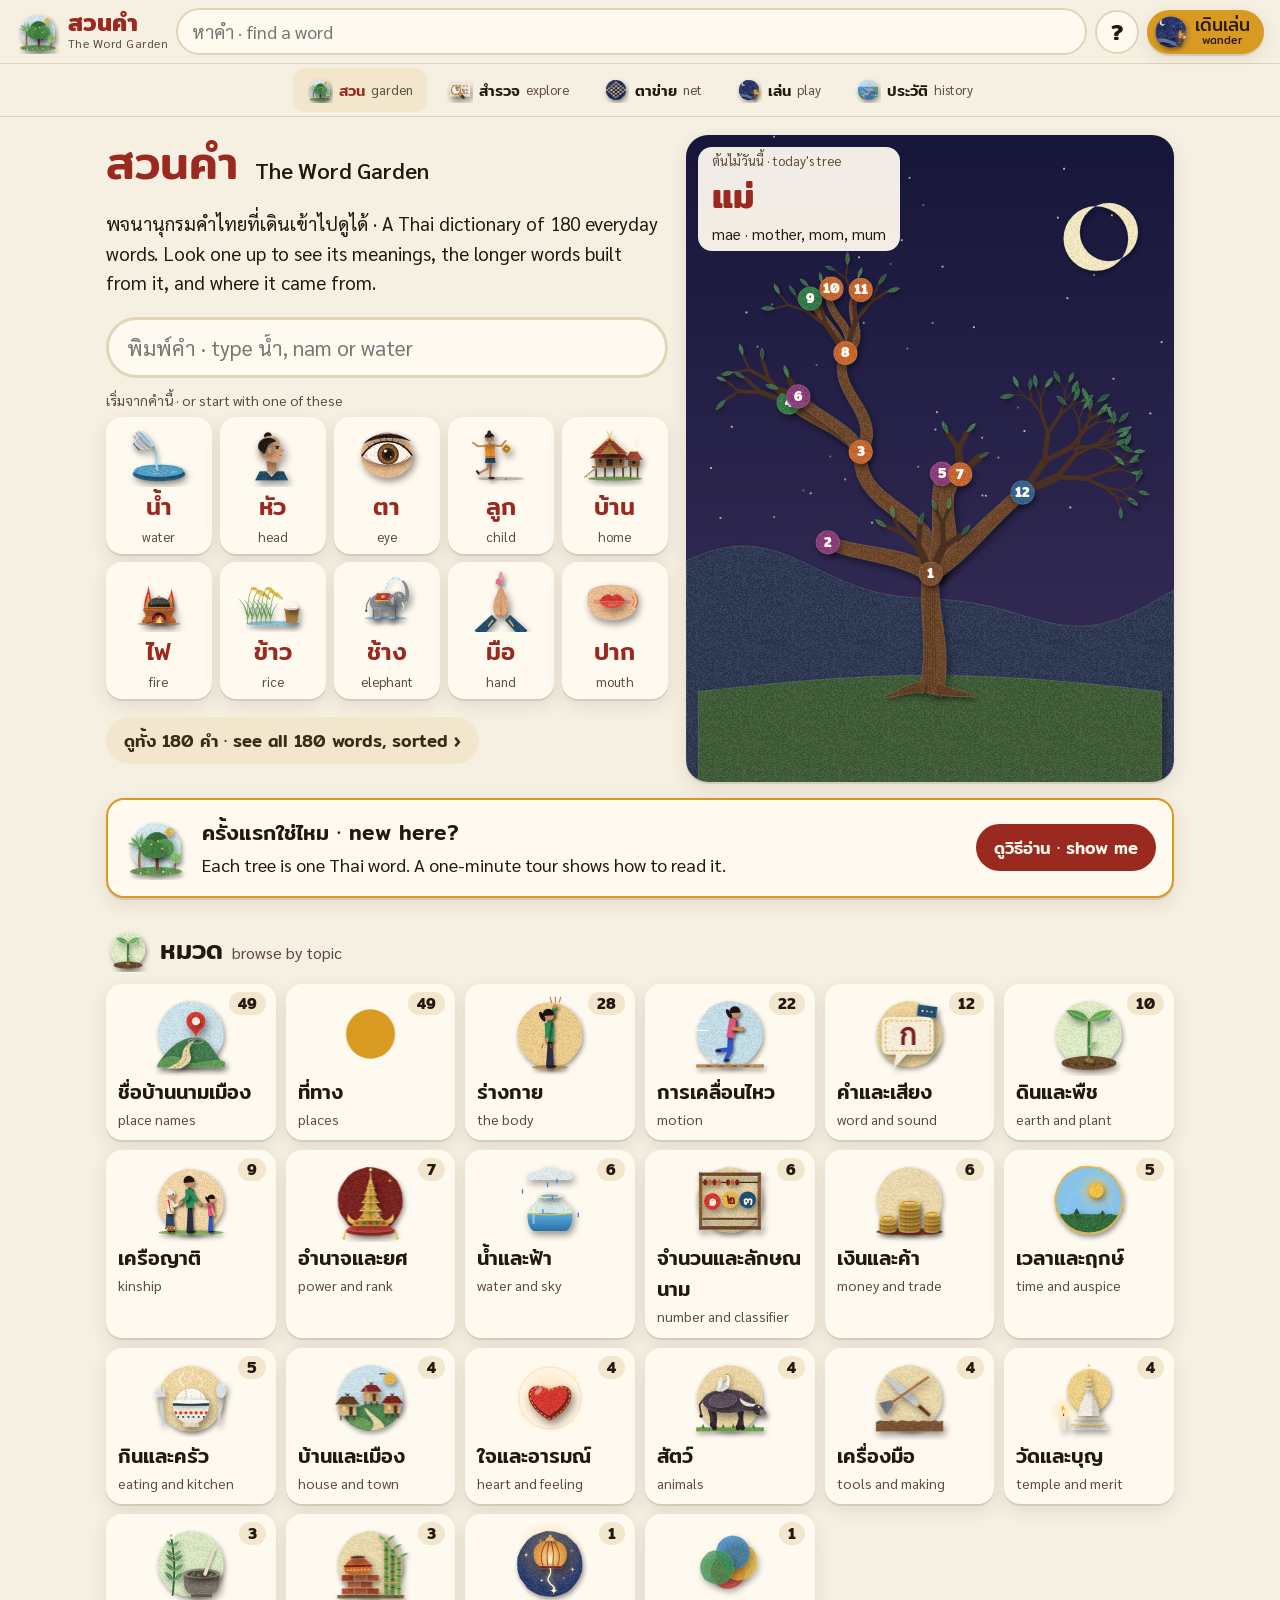
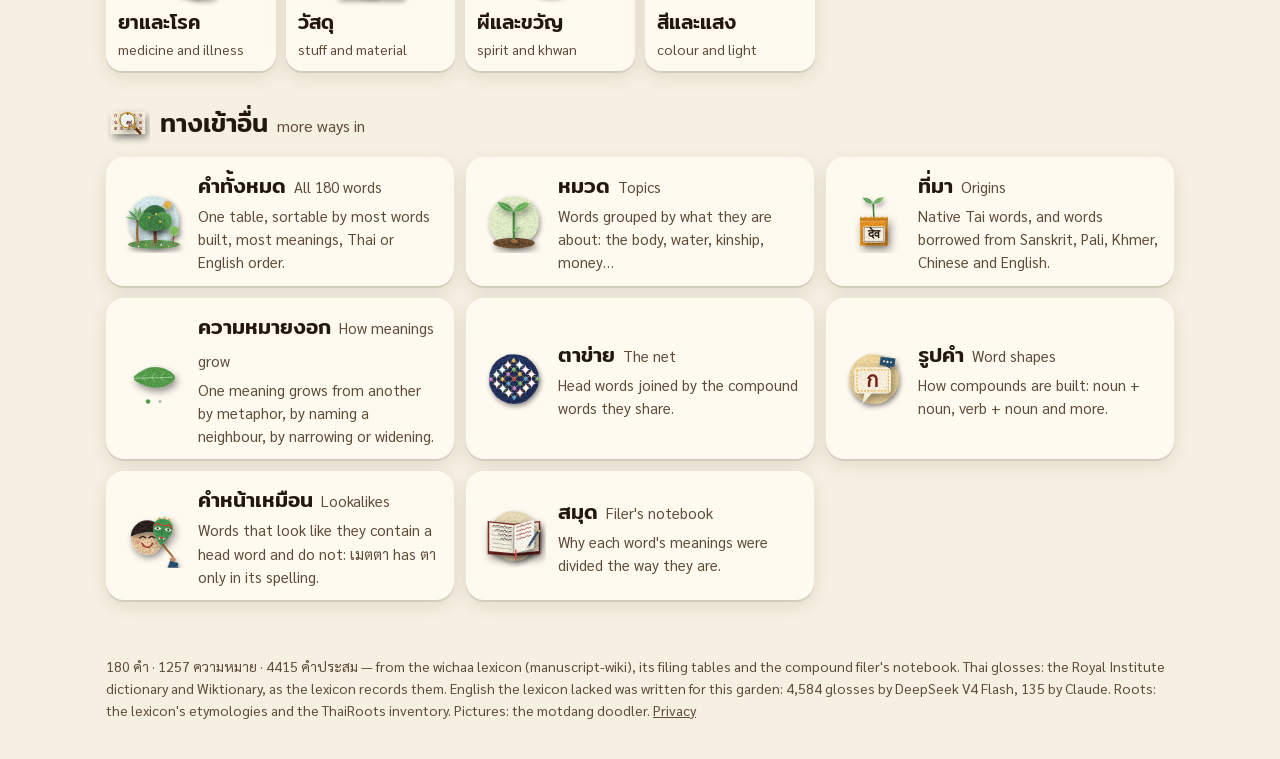
==== commit 703763a4: "Show how every compound is built; list words by meaning, by position or A–Z; sort head words by most" ====
--- a/docs/index.html
+++ b/docs/index.html
@@ -36,7 +36,7 @@
   <a href="#/explore" data-t="explore"><canvas data-mark="x:search"></canvas><b>สำรวจ</b><small>explore</small></a>
   <a href="#/net" data-t="net"><canvas data-mark="x:net"></canvas><b>ตาข่าย</b><small>net</small></a>
   <a href="#/play" data-t="play"><canvas data-mark="x:wander"></canvas><b>เล่น</b><small>play</small></a>
-  <a href="#/trail" data-t="trail"><canvas data-mark="x:trail"></canvas><b>รอยเท้า</b><small>trail</small></a>
+  <a href="#/trail" data-t="trail"><canvas data-mark="x:trail"></canvas><b>ประวัติ</b><small>history</small></a>
 </nav>
 <main id="main" tabindex="-1"><div class="loading"><canvas width="160" height="160" data-mark="x:garden"></canvas><p>กำลังปลูก… planting…</p></div></main>
 <footer class="foot" id="foot"></footer>
--- a/docs/app.css
+++ b/docs/app.css
@@ -342,3 +342,66 @@
   .starter span { display: none; }
 }
 @media (prefers-reduced-motion: reduce) { * { scroll-behavior: auto !important; animation: none !important; } }
+
+/* ---------------------------------------------------------------- built words: whole word · parts · literal · meaning */
+.summary { font-size: 19px; margin: 12px 2px 0; max-width: 62ch; }
+.crows { display: grid; gap: 6px; }
+.crow { display: grid; grid-template-columns: auto minmax(0, 1.1fr) minmax(0, 1fr); grid-template-areas: "b w s" "b w e"; gap: 0 14px; align-items: center; text-decoration: none; background: var(--card); border: 1px solid var(--line); border-radius: 14px; padding: 8px 12px; min-height: 56px; }
+.crow:hover { border-color: var(--gold); }
+.crow .nb { grid-area: b; }
+.crow .cw { grid-area: w; line-height: 1.15; min-width: 0; }
+.crow .cw b { font: 500 23px var(--th); display: block; word-break: break-word; }
+.crow .cw small { color: var(--soft); font-size: 13px; }
+.crow .cs { grid-area: s; min-width: 0; line-height: 1.25; }
+.crow .cs small { display: block; color: var(--soft); font-size: 13px; }
+.crow .ce { grid-area: e; font-size: 16px; min-width: 0; }
+.split { font: 500 18px var(--th); }
+.split i { font-style: normal; color: var(--soft); margin: 0 5px; font-family: var(--body); }
+.split .hp { color: var(--soft); }
+.split .xp { color: var(--red); }
+.split.big { font-size: 24px; margin: 4px 0; }
+.nb { flex: none; width: 28px; height: 28px; border-radius: 50%; background: var(--c, var(--bark)); color: #fffaf0; display: grid; place-items: center; font: 600 14px var(--th); }
+.wgroup { margin: 0 0 12px; }
+.mgroup { background: var(--card); border-radius: 18px; box-shadow: var(--shadow); padding: 8px 10px 10px; margin: 0 0 12px; border-left: 8px solid var(--c, var(--line)); }
+.mhead { width: 100%; display: flex; align-items: center; gap: 12px; text-align: left; border: 0; background: none; padding: 6px 4px 10px; cursor: pointer; }
+.mhead.plain { cursor: default; }
+.mhead .n { flex: none; width: 38px; height: 38px; border-radius: 50%; background: var(--c, var(--bark)); color: #fffaf0; display: grid; place-items: center; font: 600 19px var(--th); }
+.mhead .sx { flex: 1; min-width: 0; line-height: 1.25; }
+.mhead .sx b { font-size: 20px; display: block; }
+.mhead .sx small { color: var(--soft); font-size: 14px; }
+.mhead .cnt { font: 600 17px var(--th); background: var(--chip); border-radius: 999px; padding: 2px 10px; }
+.mgroup .none { margin: 0 4px 4px; font-size: 15px; }
+.key { display: flex; flex-wrap: wrap; gap: 6px 18px; font-size: 15px; margin: 10px 2px 0; }
+.key span { display: inline-flex; align-items: center; gap: 6px; }
+.key .kn { width: 22px; height: 22px; border-radius: 50%; background: var(--bark); color: #fffaf0; font: 600 12px var(--th); font-style: normal; display: grid; place-items: center; }
+.key .kl { width: 20px; height: 11px; border-radius: 0 100% 0 100%; background: var(--leaf); display: inline-block; }
+.key .kw { width: 14px; height: 16px; background: linear-gradient(transparent 30%, #4a6a2a 30%); clip-path: polygon(0 100%, 20% 20%, 40% 100%, 60% 0, 80% 100%, 100% 30%, 100% 100%); display: inline-block; }
+
+/* sorting */
+.sortbar { display: flex; flex-wrap: wrap; align-items: center; gap: 6px; margin: 0 0 12px; }
+.sortbar span { font-size: 14px; color: var(--soft); margin-right: 2px; }
+.sortbar button { border: 2px solid var(--line); background: var(--card); border-radius: 999px; padding: 6px 12px; font-size: 15px; cursor: pointer; min-height: 40px; }
+.sortbar button[aria-pressed="true"] { background: var(--red); border-color: var(--red); color: var(--on-red); }
+.tablewrap { overflow-x: auto; border-radius: 16px; box-shadow: var(--shadow); }
+.wtable { width: 100%; border-collapse: collapse; background: var(--card); font-size: 16px; }
+.wtable th { text-align: left; font: 500 15px var(--th); padding: 10px 12px; border-bottom: 2px solid var(--line); position: sticky; top: 0; background: var(--card); white-space: nowrap; }
+.wtable th small { display: block; font: 12px var(--body); color: var(--soft); }
+.wtable th.sortable { cursor: pointer; }
+.wtable th.on { color: var(--red); }
+.wtable td { padding: 8px 12px; border-bottom: 1px solid var(--line); vertical-align: middle; }
+.wtable td a { text-decoration: none; display: block; line-height: 1.15; }
+.wtable td a b { font: 500 24px var(--th); color: var(--red); display: block; }
+.wtable td a small { color: var(--soft); font-size: 13px; }
+.wtable .num2 { font: 600 18px var(--th); font-variant-numeric: tabular-nums; white-space: nowrap; }
+.wtable .bar { display: inline-block; width: 60px; height: 8px; background: var(--chip); border-radius: 4px; margin-right: 8px; vertical-align: middle; position: relative; overflow: hidden; }
+.wtable .bar::after { content: ""; position: absolute; inset: 0 auto 0 0; width: var(--w); background: var(--green); }
+@media (max-width: 760px) {
+  .crow { grid-template-columns: auto minmax(0, 1fr); grid-template-areas: "b w" "b s" "b e"; gap: 2px 10px; }
+  .crow .cw b { font-size: 22px; display: inline; margin-right: 8px; }
+  .crow { padding: 6px 10px; }
+  .wtable td:nth-child(5), .wtable th:nth-child(5) { display: none; }
+  .wtable td, .wtable th { padding: 8px; }
+  .summary { font-size: 17px; }
+  .wtable td:nth-child(6), .wtable th:nth-child(6) { display: none; }
+  .wtable .bar { display: none; }
+}
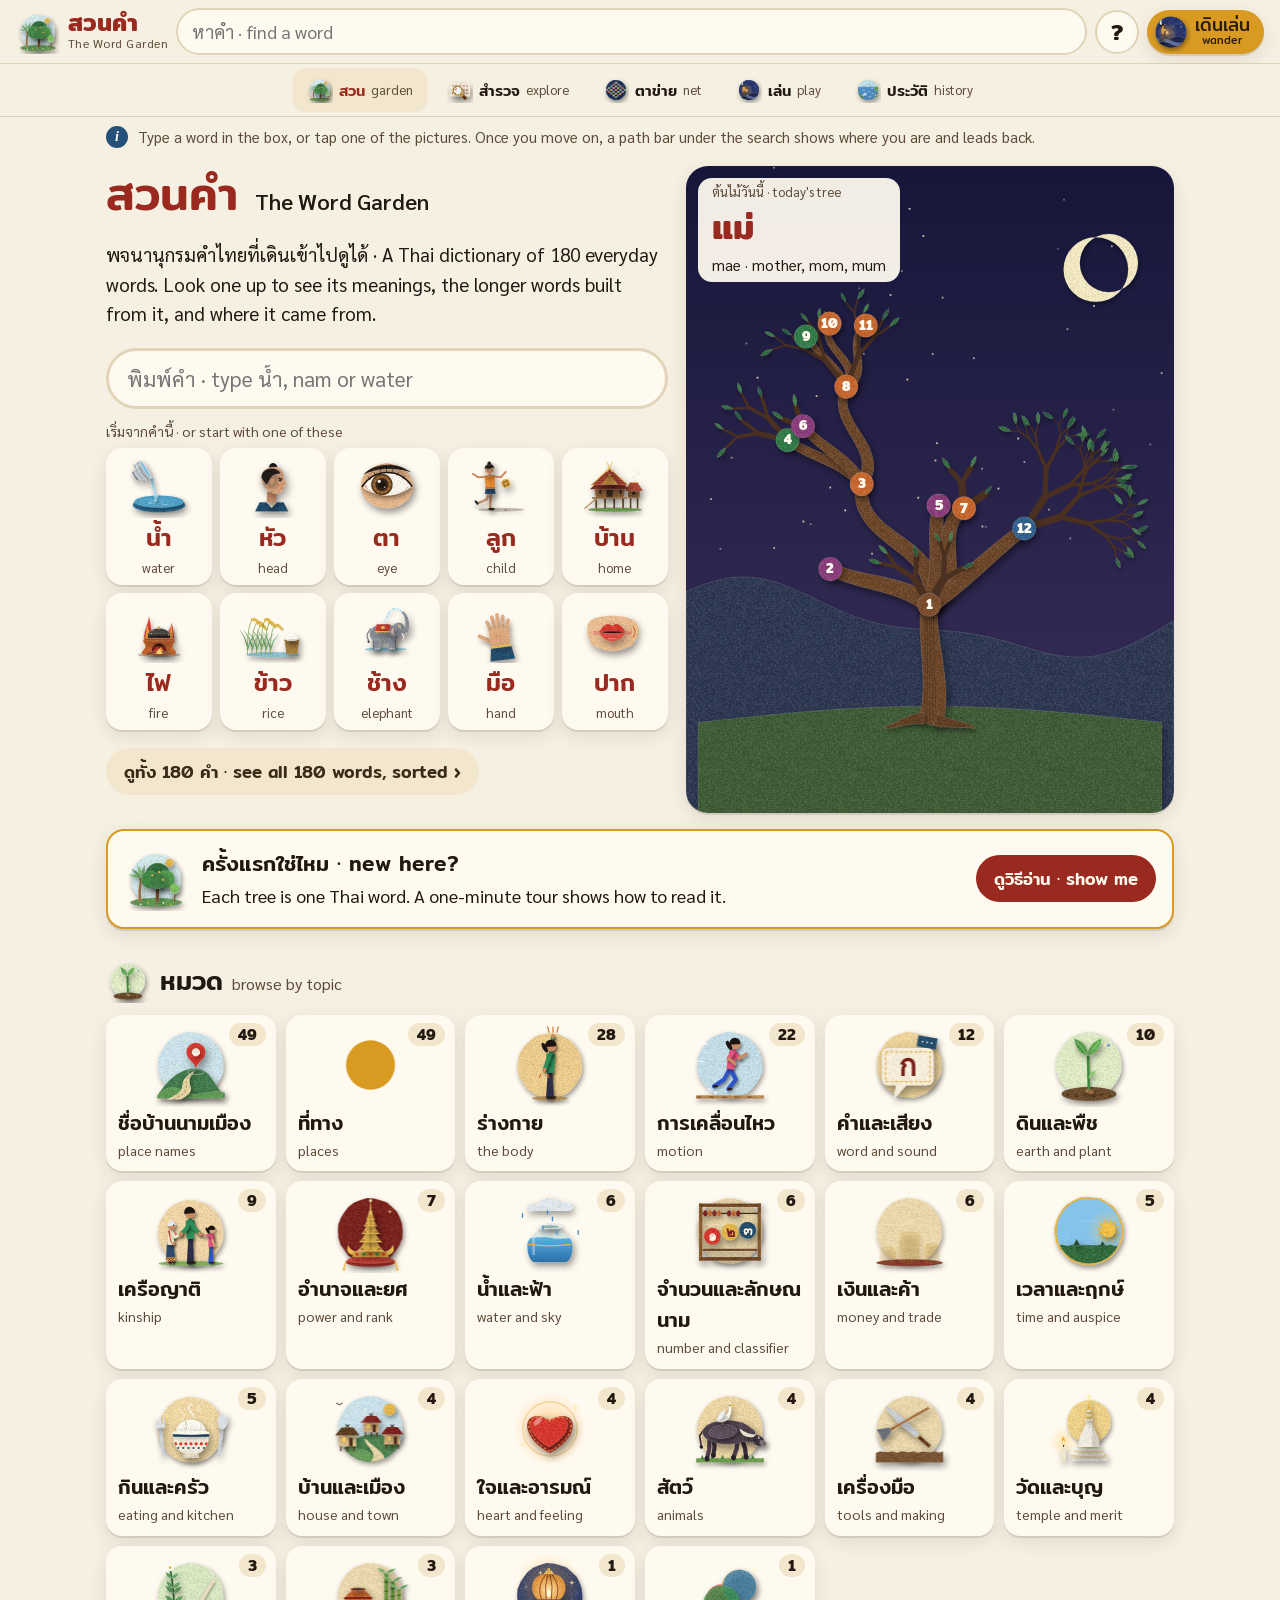
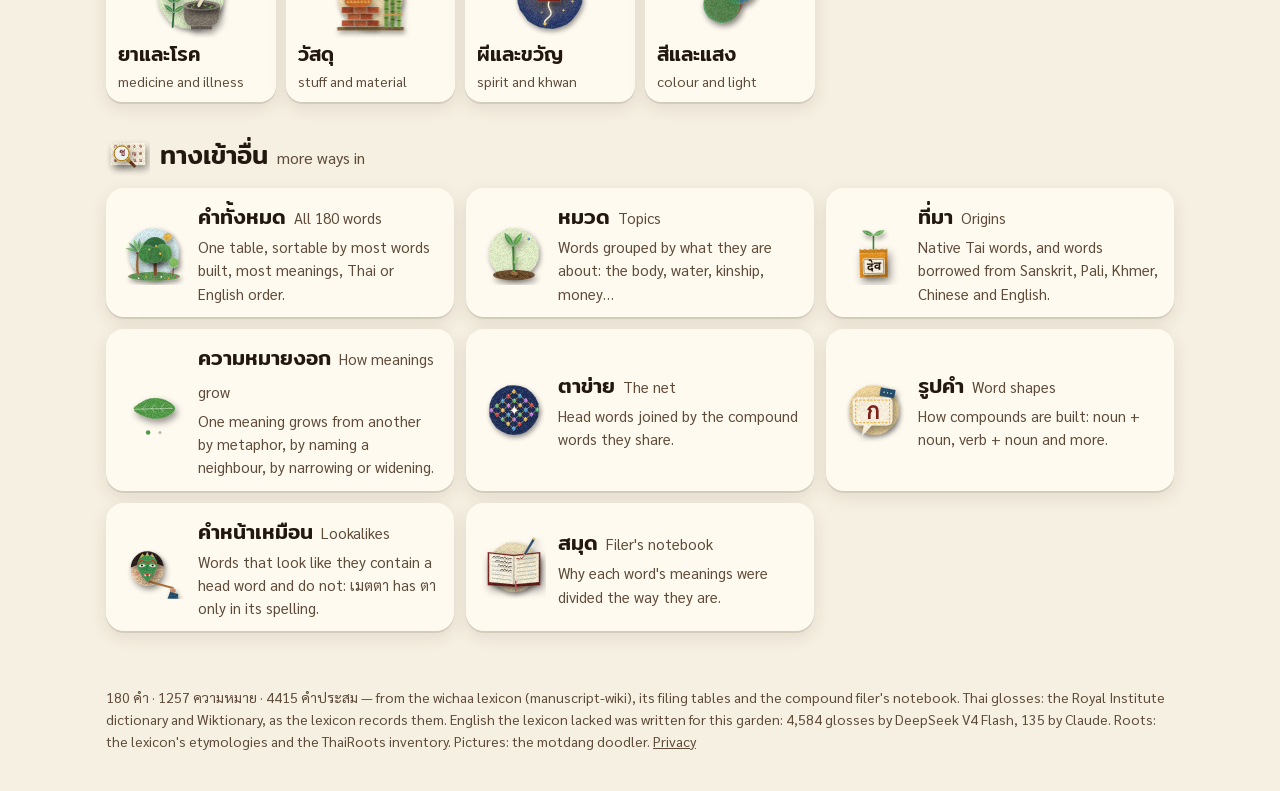
==== commit c7999416: "Path bar with back-to on every page, a hint on every page, jump buttons and an open Origin section o" ====
--- a/docs/index.html
+++ b/docs/index.html
@@ -20,12 +20,11 @@
 <link rel="preconnect" href="https://fonts.gstatic.com" crossorigin>
 <link href="https://fonts.googleapis.com/css2?family=Mitr:wght@400;500;600&family=Sarabun:ital,wght@0,400;0,600;0,700;1,400&display=swap" rel="stylesheet">
 <script>if(/[.]translate[.]goog$/.test(location.hostname))location.replace("https://"+location.hostname.slice(0,-15).replace(/--/g,"~").replace(/-/g,".").replace(/~/g,"-")+location.pathname+location.search.replace(/([?&])_x_tr_[^&]*/g,"$1").replace(/[?&]+$/,"").replace(/[?]&+/,"?")+location.hash)</script>
-<link href="https://fonts.googleapis.com/css2?family=Noto+Sans+Lao&family=Noto+Sans+Tai+Tham&family=Noto+Sans+Tai+Viet&family=Noto+Sans+New+Tai+Lue&family=Noto+Sans+Myanmar&family=Noto+Sans+Tai+Le&family=Noto+Sans+Ahom&family=Noto+Sans+Devanagari&family=Noto+Sans+Khmer&display=swap" rel="stylesheet">
+<link href="https://fonts.googleapis.com/css2?family=Noto+Sans:wght@400;600&family=Noto+Sans+Lao&family=Noto+Sans+Tai+Tham&family=Noto+Sans+Tai+Viet&family=Noto+Sans+New+Tai+Lue&family=Noto+Sans+Myanmar&family=Noto+Sans+Tai+Le&family=Noto+Sans+Ahom&family=Noto+Sans+Devanagari&family=Noto+Sans+Khmer&display=swap" rel="stylesheet">
 <link rel="stylesheet" href="app.css">
 </head>
 <body>
 <header class="top">
-  <button id="back" class="iconbtn back" aria-label="ย้อนกลับ · back" hidden>‹</button>
   <a class="brand" href="#/"><canvas class="brand-pic" width="44" height="44" data-mark="x:garden"></canvas><span><b>สวนคำ</b><small>The Word Garden</small></span></a>
   <form class="find" role="search" onsubmit="return false"><input id="q" type="search" autocomplete="off" placeholder="หาคำ · find a word" aria-label="หาคำ · find a word in Thai, romanised or English"><div id="hits" class="hits" hidden></div></form>
   <button id="help" class="iconbtn" aria-label="วิธีดูต้นไม้ · how to read a tree" title="วิธีดูต้นไม้ · how to read a tree">?</button>
@@ -38,6 +37,8 @@
   <a href="#/play" data-t="play"><canvas data-mark="x:wander"></canvas><b>เล่น</b><small>play</small></a>
   <a href="#/trail" data-t="trail"><canvas data-mark="x:trail"></canvas><b>ประวัติ</b><small>history</small></a>
 </nav>
+<nav id="crumbs" class="crumbbar" aria-label="เส้นทาง · where you are" hidden></nav>
+<div id="hintbar" class="hintbar" hidden></div>
 <main id="main" tabindex="-1"><div class="loading"><canvas width="160" height="160" data-mark="x:garden"></canvas><p>กำลังปลูก… planting…</p></div></main>
 <footer class="foot" id="foot"></footer>
 <div id="sheet" class="sheet" role="dialog" aria-modal="false" aria-label="กิ่ง · branch" hidden></div>
--- a/docs/app.css
+++ b/docs/app.css
@@ -5,7 +5,7 @@
   --red: #9a2a1f; --gold: #d99a22; --green: #2f7a46; --indigo: #24507a; --plum: #7a3a6e; --rose: #b04870;
   --bark: #6b4426; --leaf: #4f9a4a; --chip: #f2e6cc; --chip-ink: #3a2a18; --on-red: #fff8ec; --scrim: rgba(35,24,15,.45);
   --shadow: 0 2px 0 rgba(60,40,20,.12), 0 6px 18px rgba(60,40,20,.1);
-  --th: "Mitr", "Sarabun", system-ui, sans-serif; --body: "Sarabun", system-ui, sans-serif;
+  --th: "Mitr", "Sarabun", system-ui, sans-serif; --body: "Sarabun", "Noto Sans", system-ui, sans-serif;
   --navh: 64px;
 }
 @media (prefers-color-scheme: dark) { :root:not([data-theme="light"]) {
@@ -202,7 +202,7 @@
 .roots-list { display: grid; gap: 12px; grid-template-columns: 1fr 1fr; }
 .roots-list h3 { margin-top: 0; }
 .cog { display: grid; grid-template-columns: auto 1fr; gap: 4px 14px; font-size: 16px; }
-.cog .f { font: 600 21px "Sarabun", "Noto Sans Lao", "Noto Sans Tai Tham", "Noto Sans Tai Viet", "Noto Sans New Tai Lue", "Noto Sans Myanmar", "Noto Sans Tai Le", "Noto Sans Ahom", "Noto Sans Devanagari", "Noto Sans Khmer", sans-serif; }
+.cog .f { font: 600 21px "Sarabun", "Noto Sans", "Noto Sans Lao", "Noto Sans Tai Tham", "Noto Sans Tai Viet", "Noto Sans New Tai Lue", "Noto Sans Myanmar", "Noto Sans Tai Le", "Noto Sans Ahom", "Noto Sans Devanagari", "Noto Sans Khmer", sans-serif; }
 .tr-knot { border-left: 6px solid var(--gold); }
 .tr-root { font: 600 30px var(--th); color: var(--red); }
 
@@ -405,3 +405,32 @@
   .wtable td:nth-child(6), .wtable th:nth-child(6) { display: none; }
   .wtable .bar { display: none; }
 }
+
+/* ---------------------------------------------------------------- path bar, hints, jump buttons */
+.crumbbar { max-width: 1100px; margin: 0 auto; padding: 10px 16px 0; display: flex; flex-wrap: wrap; align-items: center; gap: 6px 12px; }
+.backto { display: inline-flex; align-items: center; gap: 6px; text-decoration: none; background: var(--red); color: var(--on-red); border-radius: 999px; padding: 8px 16px 8px 12px; font: 500 16px var(--th); min-height: 44px; max-width: 100%; }
+.backto span { font-size: 26px; line-height: 1; }
+.backto b { font-weight: 600; overflow: hidden; text-overflow: ellipsis; white-space: nowrap; max-width: 46vw; }
+.crumbbar ol { list-style: none; margin: 0; padding: 0; display: flex; flex-wrap: wrap; align-items: center; gap: 4px; font-size: 15px; min-width: 0; }
+.crumbbar li { display: inline-flex; align-items: center; }
+.crumbbar li + li::before { content: "›"; color: var(--soft); margin: 0 6px; font-weight: 700; }
+.crumbbar li a { text-decoration: none; background: var(--chip); color: var(--chip-ink); border-radius: 999px; padding: 4px 10px; font-family: var(--th); }
+.crumbbar li b { font: 600 15px var(--th); color: var(--red); }
+.crumbbar li.gap { color: var(--soft); }
+.hintbar { max-width: 1100px; margin: 8px auto 0; padding: 0 16px; display: flex; gap: 10px; align-items: flex-start; font-size: 15px; color: var(--soft); }
+.hintbar .i { flex: none; width: 22px; height: 22px; border-radius: 50%; background: var(--indigo); color: var(--on-red); display: grid; place-items: center; font: italic 700 14px Georgia, serif; margin-top: 1px; }
+.hintbar b { color: var(--ink); }
+.jump { position: sticky; top: calc(62px + env(safe-area-inset-top, 0px)); z-index: 20; display: flex; gap: 6px; overflow-x: auto; scrollbar-width: none; margin: 12px -16px 0; padding: 8px 16px; background: color-mix(in srgb, var(--paper) 94%, transparent); backdrop-filter: blur(6px); border-bottom: 1px solid var(--line); align-items: center; }
+.jump::-webkit-scrollbar { display: none; }
+.jump span { flex: none; font-size: 13px; color: var(--soft); }
+.jump button { flex: none; border: 2px solid var(--line); background: var(--card); border-radius: 999px; padding: 6px 12px; font: 500 15px var(--th); cursor: pointer; min-height: 40px; }
+.jump button em { font-style: normal; background: var(--chip); border-radius: 999px; padding: 0 7px; margin-left: 4px; font-size: 13px; }
+.jump button:hover { border-color: var(--gold); }
+#sec-pic, #sec-origin, #sec-words, #sec-look, #sec-rule, #sec-notes { scroll-margin-top: 130px; }
+.origin .lede { margin-top: 0; }
+.ety { margin-top: 10px; font-size: 15px; }
+.ety summary { cursor: pointer; color: var(--soft); min-height: 40px; display: flex; align-items: center; }
+@media (min-width: 900px) {
+  .jump { top: calc(115px + env(safe-area-inset-top, 0px)); }
+  #sec-pic, #sec-origin, #sec-words, #sec-look, #sec-rule, #sec-notes { scroll-margin-top: 180px; }
+}
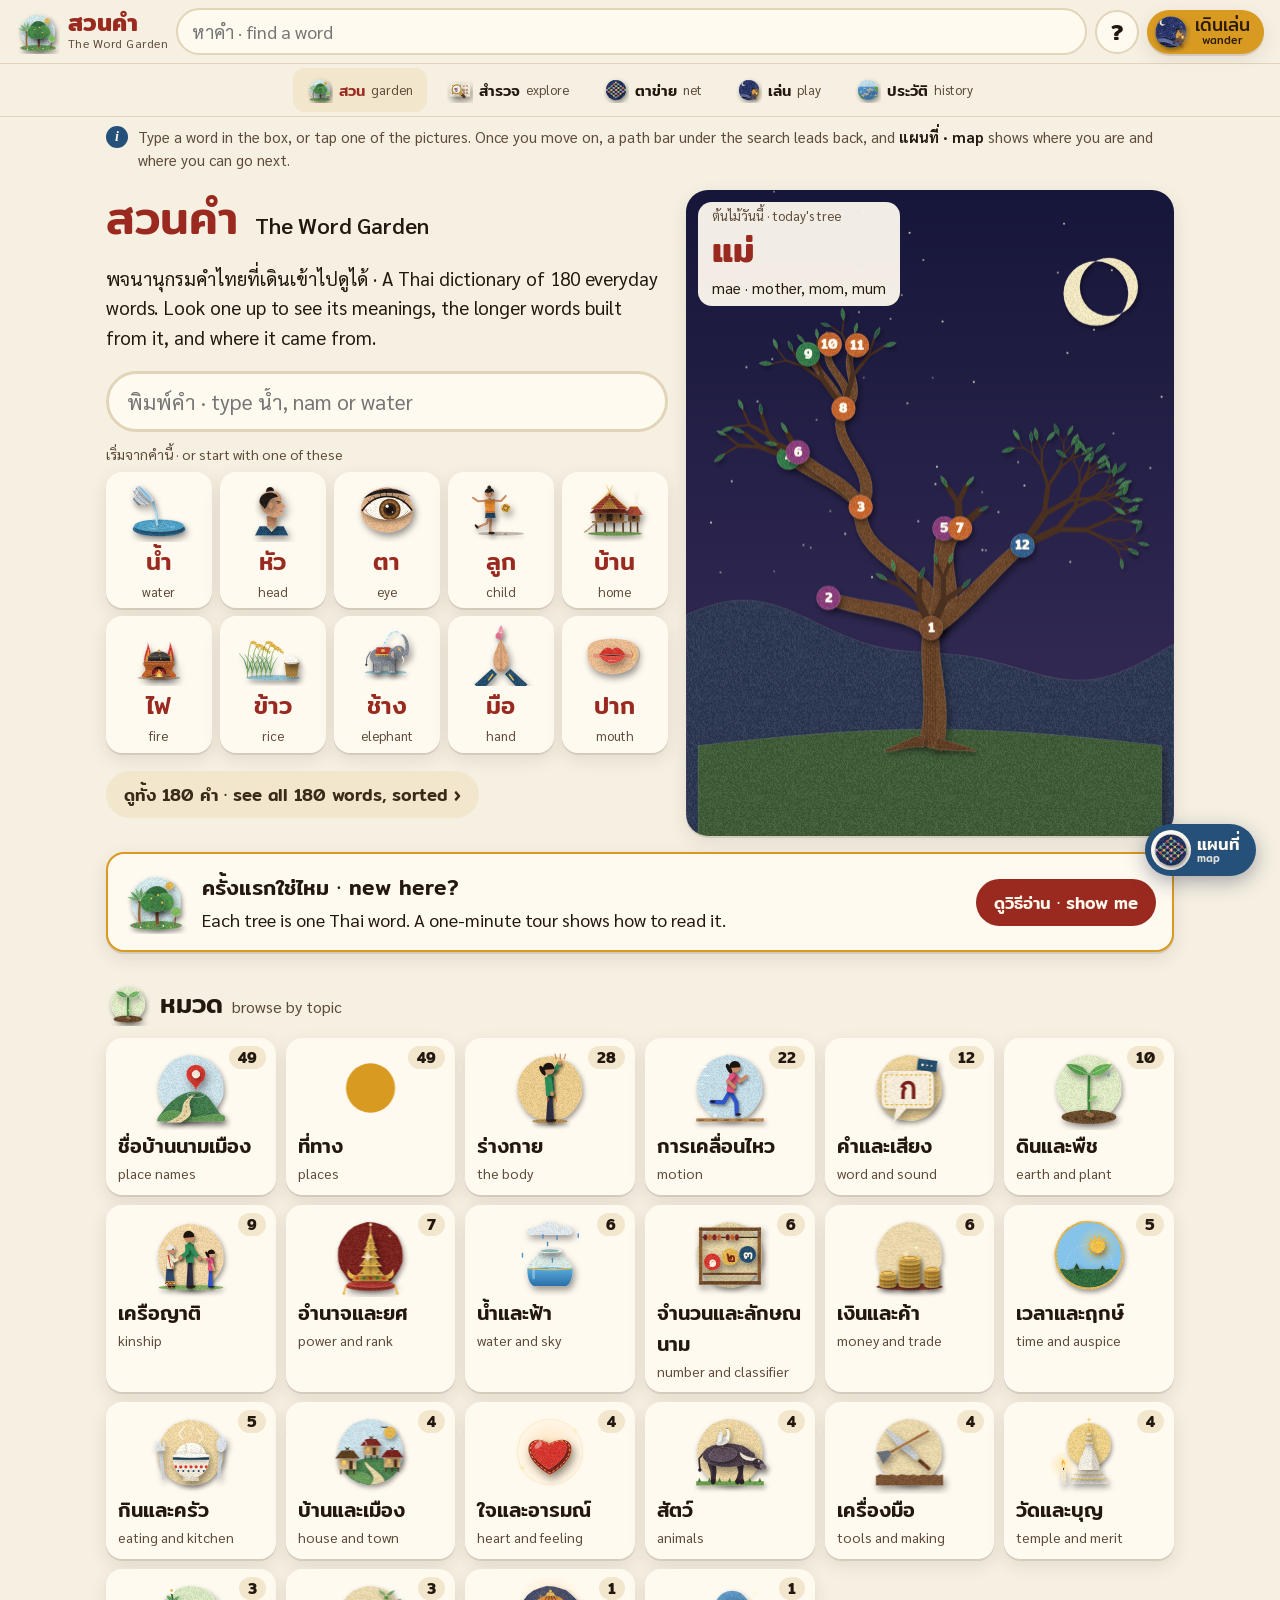
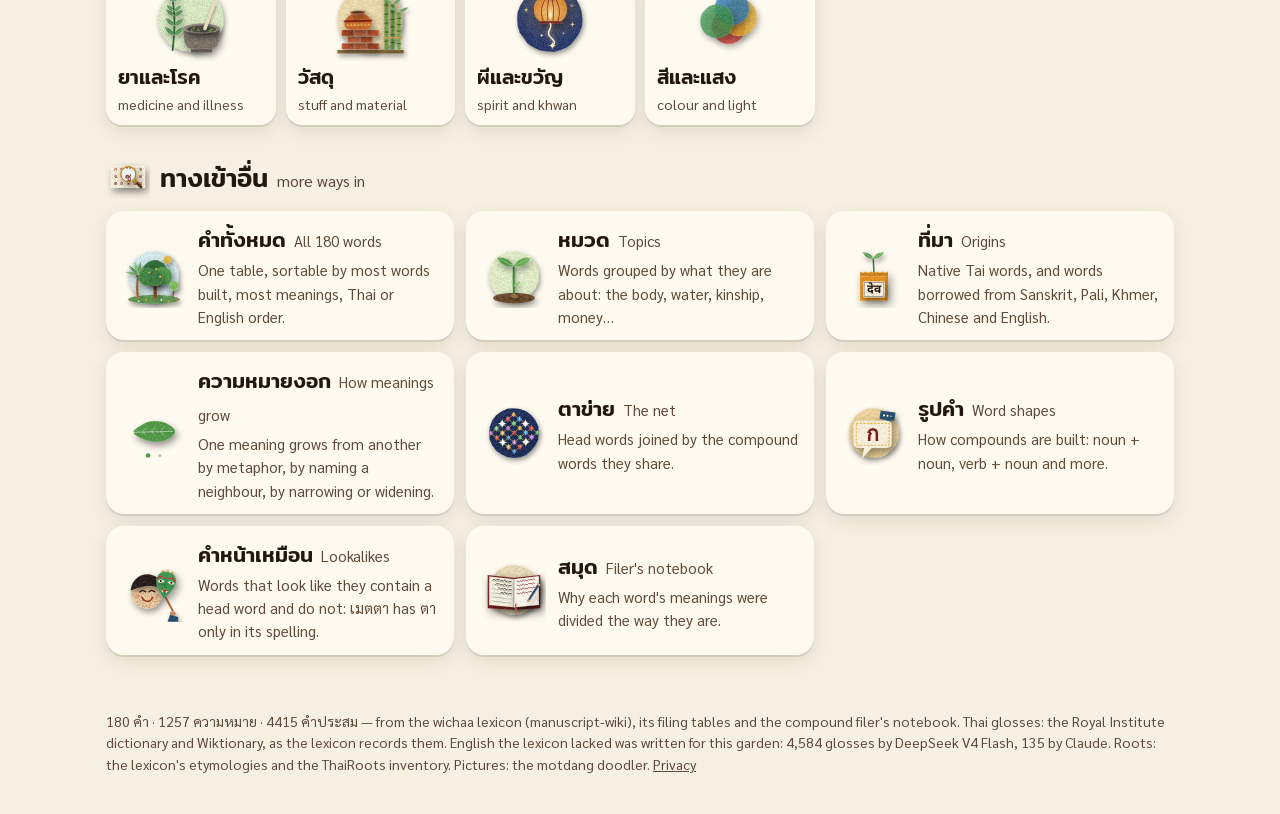
==== commit 9cf1c47e: "You-are-here map on every page: the way you came, meanings, words built, shared compounds, same topi" ====
--- a/docs/index.html
+++ b/docs/index.html
@@ -42,6 +42,8 @@
 <main id="main" tabindex="-1"><div class="loading"><canvas width="160" height="160" data-mark="x:garden"></canvas><p>กำลังปลูก… planting…</p></div></main>
 <footer class="foot" id="foot"></footer>
 <div id="sheet" class="sheet" role="dialog" aria-modal="false" aria-label="กิ่ง · branch" hidden></div>
+<button id="mapbtn" class="mapfab" aria-label="แผนที่ · map of where you are and where to go next"><canvas data-mark="x:net"></canvas><span>แผนที่<small>map</small></span></button>
+<div id="map" class="mapov" role="dialog" aria-modal="true" aria-label="แผนที่ · map" hidden></div>
 <div id="guide" class="guide" role="dialog" aria-modal="true" aria-label="วิธีดูต้นไม้ · how to read a tree" hidden></div>
 <script src="skyline.js"></script>
 <script src="doodler.js"></script>
--- a/docs/app.css
+++ b/docs/app.css
@@ -20,7 +20,7 @@
 }
 * { box-sizing: border-box; }
 [hidden] { display: none !important; }
-html { -webkit-text-size-adjust: 100%; }
+html { -webkit-text-size-adjust: 100%; overflow-x: clip; }
 body { margin: 0; background: var(--paper); color: var(--ink); font: 18px/1.55 var(--body); overflow-x: hidden; padding-bottom: calc(var(--navh) + env(safe-area-inset-bottom, 0px)); }
 body.has-sheet, body.has-guide { overflow: hidden; }
 a { color: inherit; }
@@ -87,7 +87,7 @@
 .chip.sm b { font-size: 19px; }
 .pill { display: inline-flex; align-items: center; gap: 6px; text-decoration: none; background: var(--chip); color: var(--chip-ink); border-radius: 999px; padding: 4px 12px 4px 4px; font-size: 15px; min-height: 38px; }
 .pill canvas { width: 30px; height: 30px; }
-.btn { white-space: nowrap; display: inline-flex; align-items: center; gap: 6px; border: 0; background: var(--red); color: var(--on-red); border-radius: 999px; padding: 10px 18px; font: 500 17px var(--th); text-decoration: none; cursor: pointer; min-height: 44px; }
+.btn { white-space: normal; max-width: 100%; text-align: center; display: inline-flex; align-items: center; gap: 6px; border: 0; background: var(--red); color: var(--on-red); border-radius: 999px; padding: 10px 18px; font: 500 17px var(--th); text-decoration: none; cursor: pointer; min-height: 44px; }
 .btn.ghost { background: var(--chip); color: var(--chip-ink); }
 .lnk { border: 0; background: none; padding: 0; color: var(--red); text-decoration: underline; cursor: pointer; font: inherit; }
 .grid { display: grid; gap: 14px; grid-template-columns: repeat(auto-fill, minmax(230px, 1fr)); }
@@ -297,6 +297,7 @@
 .g-text p { margin: 4px 0 0; font-size: 18px; }
 .g-nav { display: flex; align-items: center; justify-content: space-between; gap: 10px; padding: 10px 18px 16px; }
 #gdots { display: flex; gap: 6px; }
+.g-nav .btn, .sh-nav .btn, .row .btn { white-space: nowrap; }
 #gdots i { width: 9px; height: 9px; border-radius: 50%; background: var(--line); display: block; }
 #gdots i.on { background: var(--red); }
 
@@ -411,6 +412,7 @@
 .backto { display: inline-flex; align-items: center; gap: 6px; text-decoration: none; background: var(--red); color: var(--on-red); border-radius: 999px; padding: 8px 16px 8px 12px; font: 500 16px var(--th); min-height: 44px; max-width: 100%; }
 .backto span { font-size: 26px; line-height: 1; }
 .backto b { font-weight: 600; overflow: hidden; text-overflow: ellipsis; white-space: nowrap; max-width: 46vw; }
+.crumb-row { display: flex; gap: 8px; align-items: center; flex-wrap: wrap; width: 100%; }
 .crumbbar ol { list-style: none; margin: 0; padding: 0; display: flex; flex-wrap: wrap; align-items: center; gap: 4px; font-size: 15px; min-width: 0; }
 .crumbbar li { display: inline-flex; align-items: center; }
 .crumbbar li + li::before { content: "›"; color: var(--soft); margin: 0 6px; font-weight: 700; }
@@ -434,3 +436,39 @@
   .jump { top: calc(115px + env(safe-area-inset-top, 0px)); }
   #sec-pic, #sec-origin, #sec-words, #sec-look, #sec-rule, #sec-notes { scroll-margin-top: 180px; }
 }
+
+/* ---------------------------------------------------------------- the map */
+.mapfab { position: fixed; z-index: 35; right: 14px; bottom: calc(var(--navh) + 14px + env(safe-area-inset-bottom, 0px)); display: flex; align-items: center; gap: 6px; border: 0; border-radius: 999px; background: var(--indigo); color: var(--on-red); padding: 6px 16px 6px 6px; box-shadow: 0 6px 20px rgba(20,30,60,.35); cursor: pointer; font-family: var(--th); line-height: 1.05; min-height: 52px; }
+.mapfab canvas { width: 40px; height: 40px; background: var(--card); border-radius: 50%; }
+.mapfab span { font-size: 17px; font-weight: 500; text-align: left; }
+.mapfab small { display: block; font-size: 11px; opacity: .85; }
+body.has-sheet .mapfab, body.has-guide .mapfab { display: none; }
+.mapto { border: 2px solid var(--indigo); background: var(--card); color: var(--indigo); border-radius: 999px; padding: 6px 14px; font: 500 15px var(--th); min-height: 44px; cursor: pointer; }
+.mapov { position: fixed; inset: 0; z-index: 60; background: var(--scrim); display: grid; place-items: center; padding: 10px; }
+.map-box { width: min(920px, 100%); height: min(100%, 94vh); background: var(--card); border-radius: 22px; box-shadow: 0 20px 60px rgba(0,0,0,.4); display: flex; flex-direction: column; overflow: hidden; }
+.map-top { display: flex; align-items: flex-start; justify-content: space-between; gap: 10px; padding: 12px 16px 6px; position: relative; }
+.map-top small { display: block; color: var(--soft); font-size: 13px; }
+.map-top b { font: 500 24px var(--th); }
+.map-top b span { color: var(--red); }
+.map-top .sh-close { position: static; flex: none; }
+.map-kinds, .map-sort { display: flex; gap: 6px; overflow-x: auto; scrollbar-width: none; padding: 4px 16px 8px; flex: none; align-items: center; }
+.map-kinds::-webkit-scrollbar, .map-sort::-webkit-scrollbar { display: none; }
+.map-kinds button, .map-sort button { flex: none; border: 2px solid var(--line); background: var(--card); border-radius: 999px; padding: 5px 12px; font-size: 14px; cursor: pointer; min-height: 38px; display: inline-flex; align-items: center; gap: 6px; }
+.map-kinds button i, .map-list i { width: 12px; height: 12px; border-radius: 50%; display: inline-block; flex: none; }
+.map-kinds button em { font-style: normal; background: var(--chip); border-radius: 999px; padding: 0 6px; font-size: 12px; }
+.map-kinds button[aria-pressed="true"], .map-sort button[aria-pressed="true"] { border-color: var(--red); background: color-mix(in srgb, var(--red) 12%, var(--card)); }
+.map-sort span { flex: none; font-size: 13px; color: var(--soft); }
+.map-stage { flex: none; height: 42vh; min-height: 260px; border-top: 1px solid var(--line); border-bottom: 1px solid var(--line); }
+.map-stage canvas { width: 100%; height: 100%; cursor: pointer; }
+.map-list { overflow: auto; padding: 4px 16px 16px; flex: 1; min-height: 0; overscroll-behavior: contain; }
+.map-list h3 { display: flex; align-items: center; gap: 8px; margin: 12px 0 6px; }
+.map-list h3 small { background: var(--chip); border-radius: 999px; padding: 0 8px; font-size: 13px; }
+.mrow { display: grid; grid-template-columns: auto auto 1fr auto; gap: 10px; align-items: center; text-decoration: none; padding: 8px 10px; border-radius: 12px; min-height: 48px; }
+.mrow:hover { background: var(--chip); }
+.mrow b { font: 500 21px var(--th); }
+.mrow span { font-size: 15px; min-width: 0; }
+.mrow small { color: var(--soft); }
+.mrow em { font-style: normal; font: 600 14px var(--th); background: var(--chip); border-radius: 999px; padding: 0 8px; }
+.map-list .more { margin: 6px 0; }
+@media (min-width: 900px) { .mapfab { bottom: 24px; right: 24px; } .map-stage { height: 46vh; } }
+@media (max-width: 760px) { .mapfab span small { display: none; } .mapov { padding: 0; } .map-box { height: 100%; border-radius: 0; } .map-stage { height: 38vh; } }
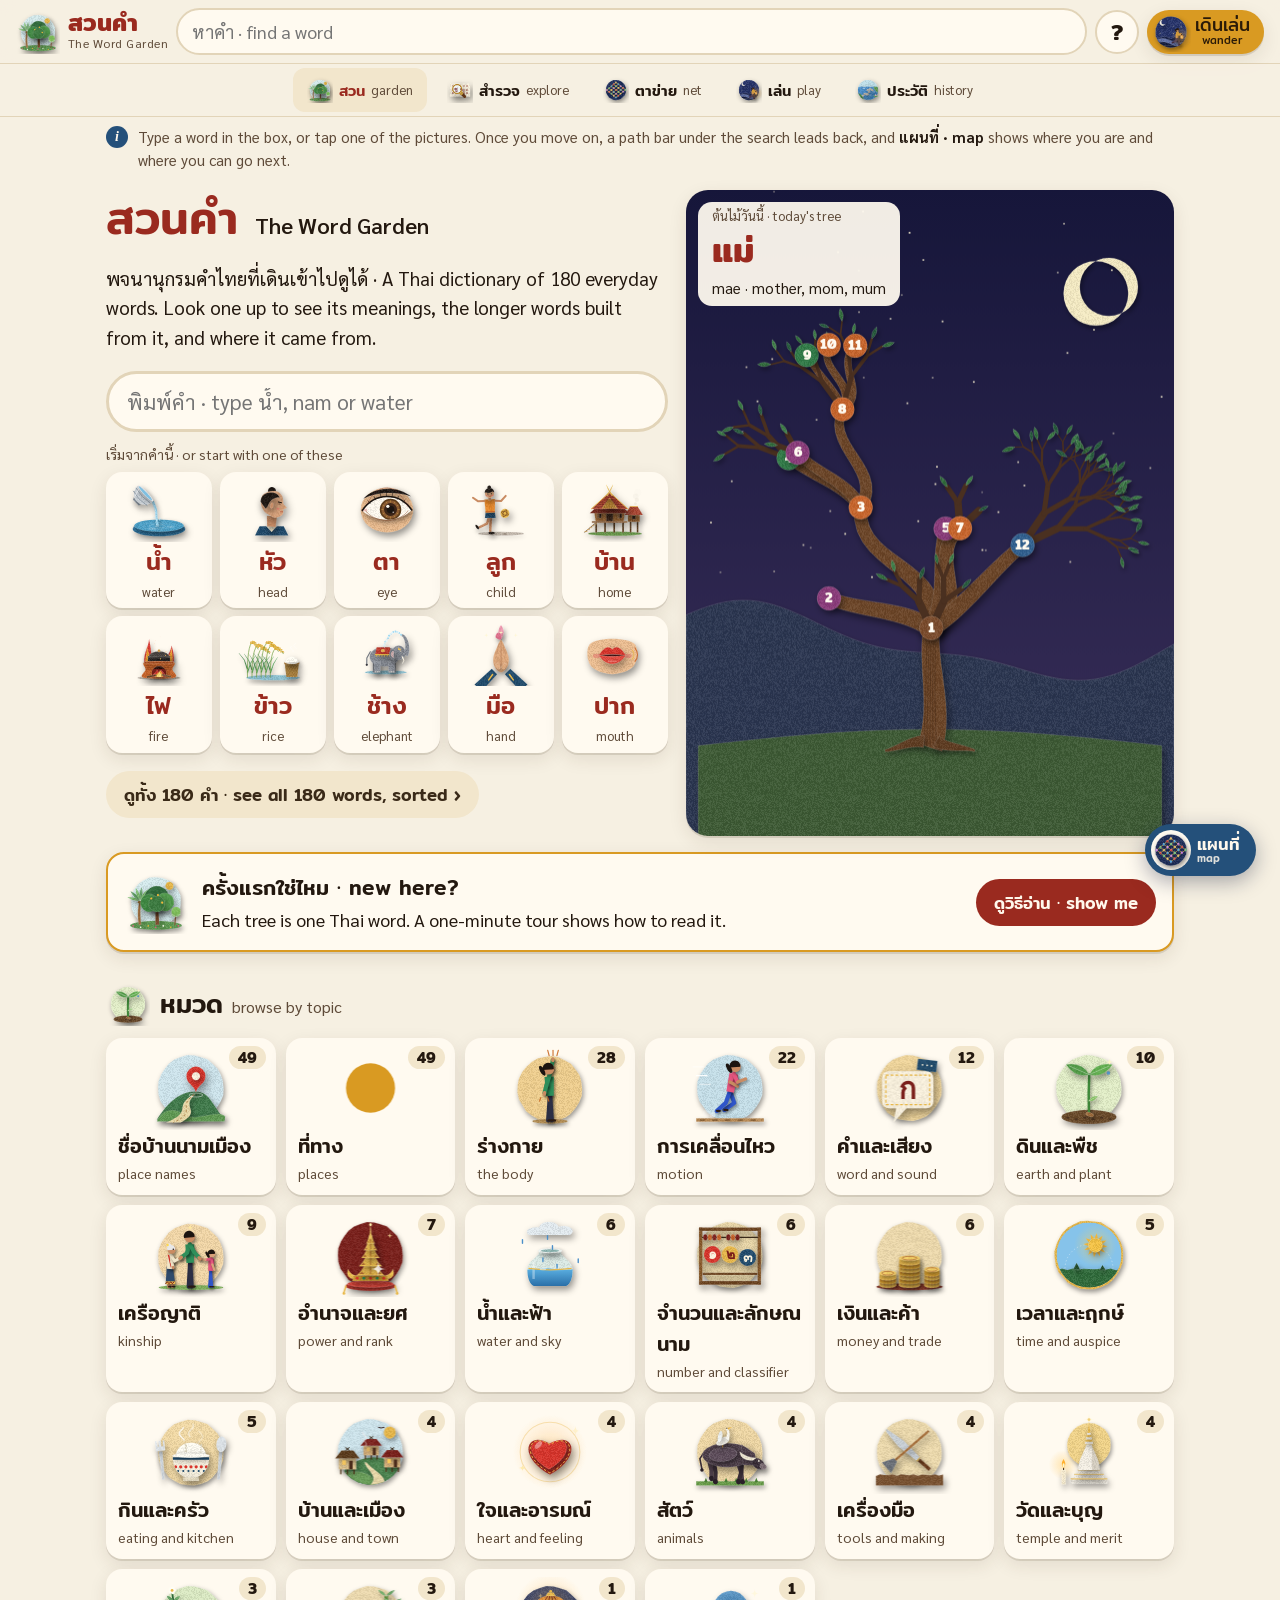
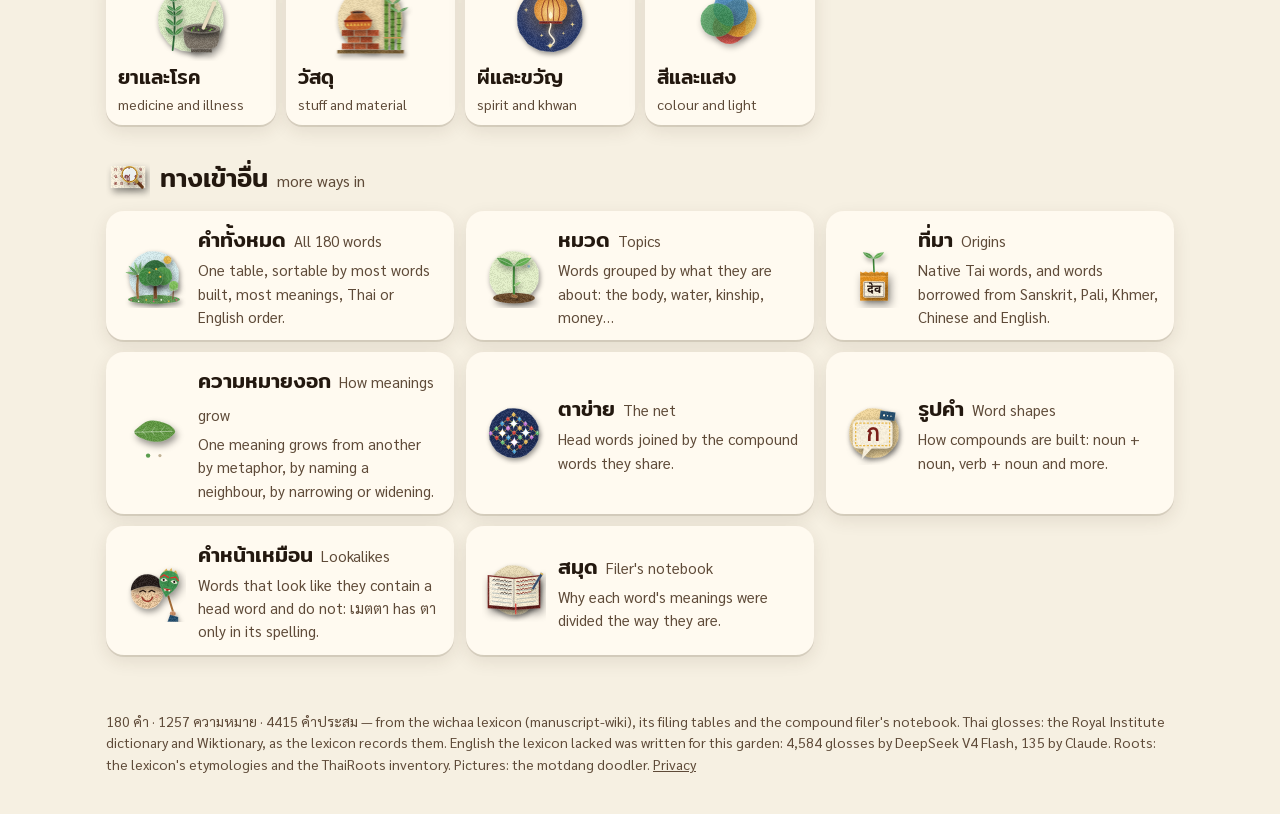
==== commit 61864a7e: "Share cards: own card, size and alt text on each page Co-Authored-By: Claude Sonnet 5.5 <noreply@ant" ====
--- a/docs/index.html
+++ b/docs/index.html
@@ -10,6 +10,7 @@
 <meta property="og:title" content="สวนคำ · The Word Garden">
 <meta property="og:description" content="180 Thai words grown as fractal trees. One leaf, one word.">
 <meta property="og:image" content="https://nanobotco.github.io/suan-kham/card.png">
+<meta property="og:image:alt" content="Card: Suan Kham, The Word Garden, 180 Thai words grown as fractal trees">
 <meta property="og:url" content="https://nanobotco.github.io/suan-kham/">
 <meta property="og:type" content="website">
 <meta name="twitter:card" content="summary_large_image">
